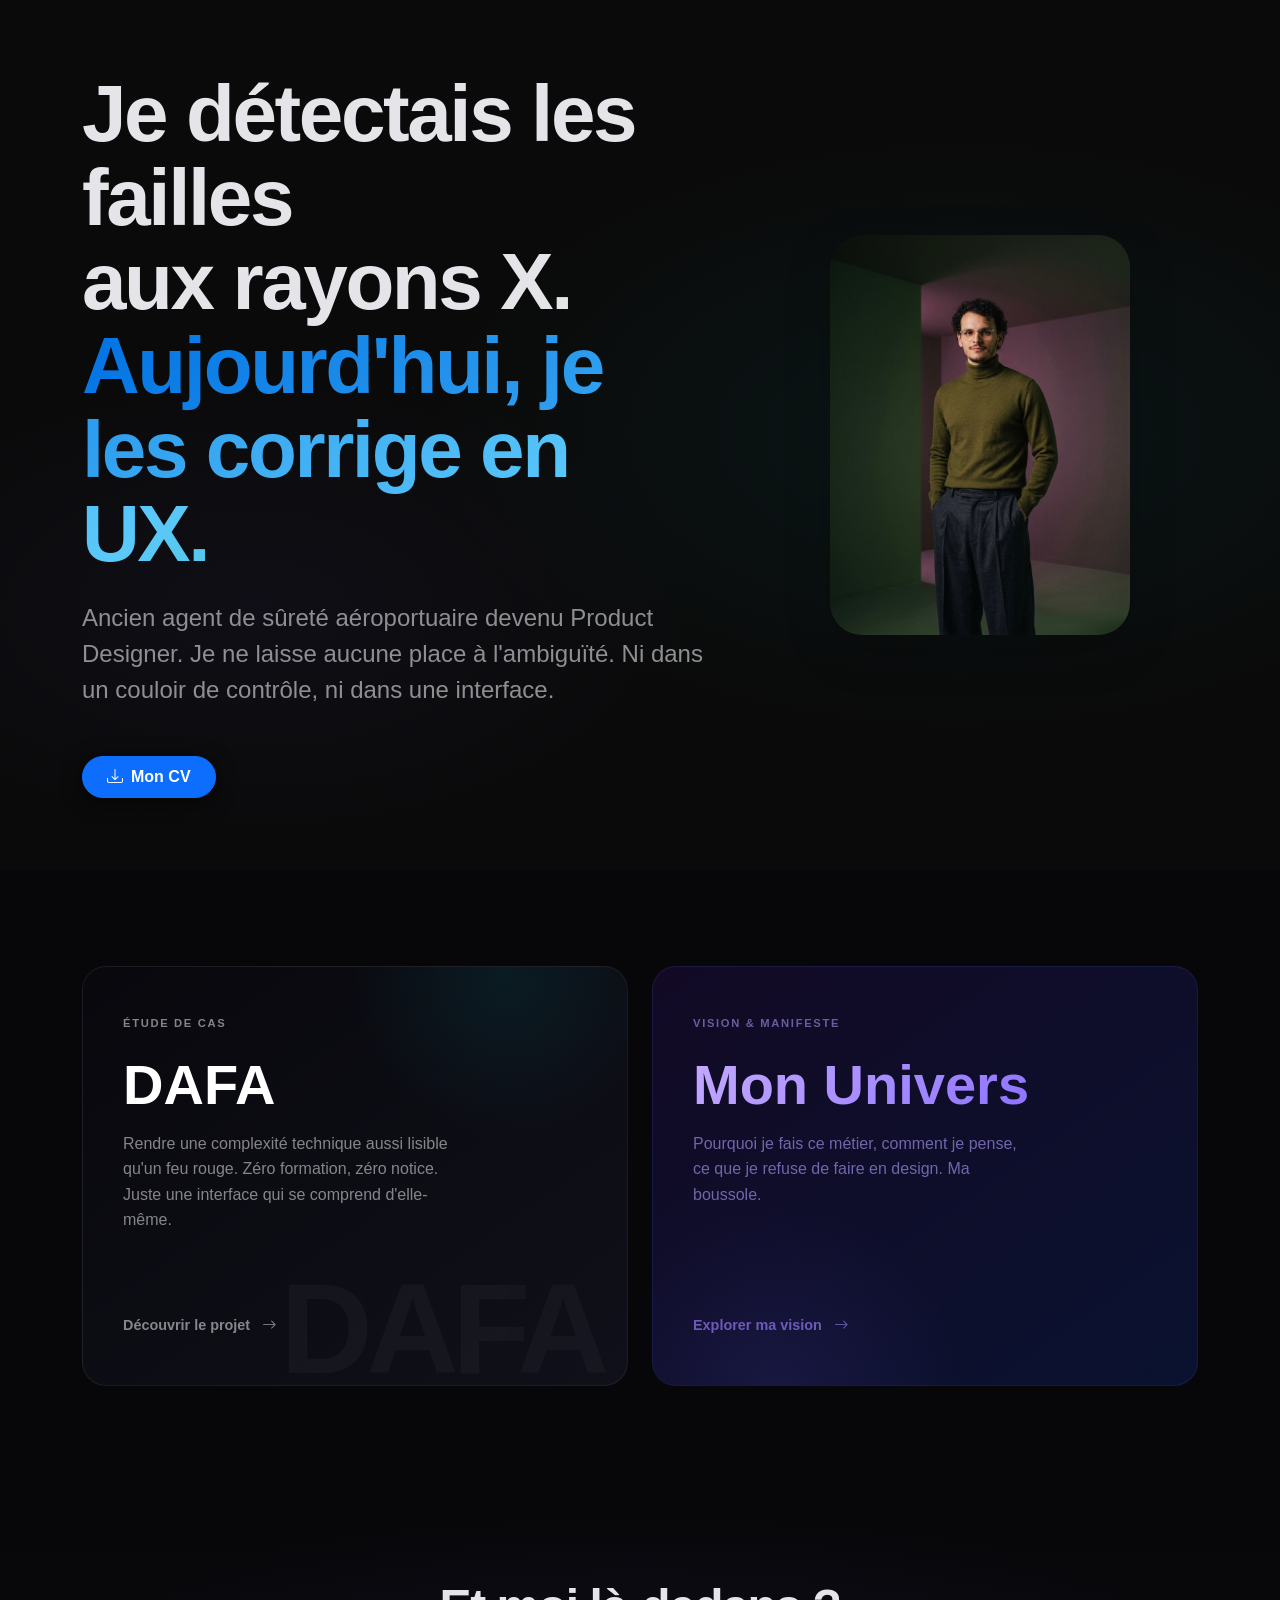
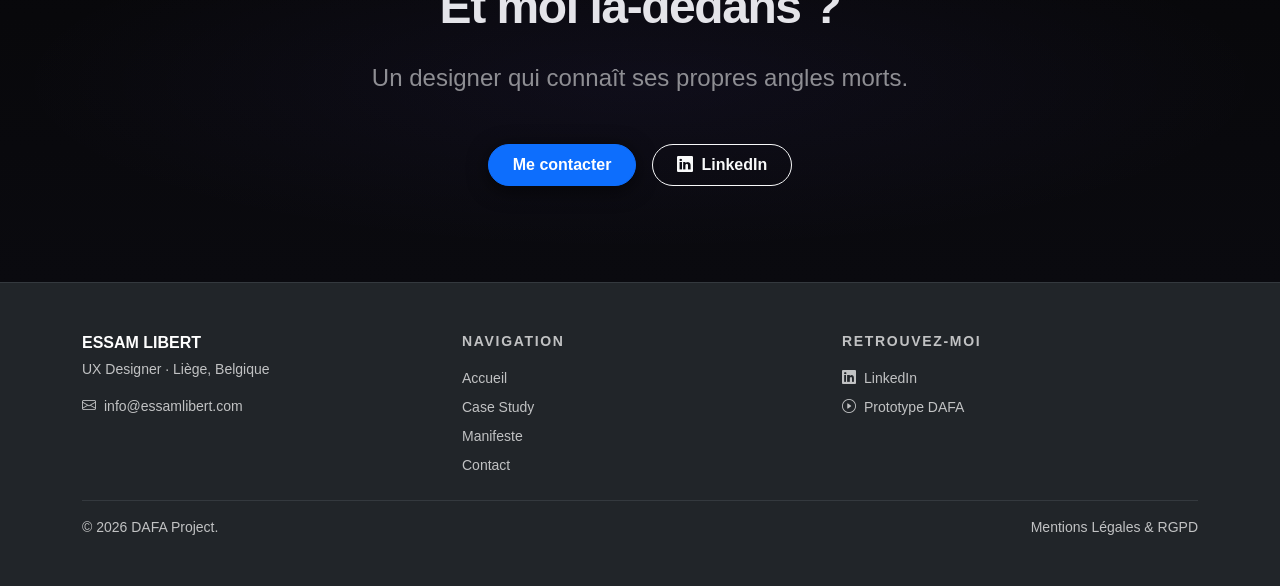
==== index.html @ 0198bcab "Fix badge 7 size, sphere scroll zone, footer text, manifeste paddings and section 5 - Badge 7: use o" ====
<!DOCTYPE html>
<html lang="fr" data-bs-theme="dark">
<head>
    <script async src="https://www.googletagmanager.com/gtag/js?id=G-3MCZVBHXH2"></script>
    <script>
      window.dataLayer = window.dataLayer || [];
      function gtag(){dataLayer.push(arguments);}
      gtag('js', new Date());
      gtag('config', 'G-3MCZVBHXH2');
    </script>

    <meta charset="UTF-8">
    <meta name="viewport" content="width=device-width, initial-scale=1.0">
    <meta name="google-site-verification" content="W4olpr1DWLgIyNxRhppD37EovzWgMPHk9Vs7uoFKLzc"/>
    <title>Essam Libert | UX Designer Alternance Liège — Portfolio DAFA</title>
    <meta name="description" content="Essam Libert, UX Designer en alternance à Liège. Ancien agent X-Ray devenu Product Designer. IA certifiée Google 200h, expertise front-end. Portfolio DAFA.">
    <link rel="canonical" href="https://essamlibert.com/">
    <link rel="alternate" hreflang="fr-BE" href="https://essamlibert.com/">
    <link rel="alternate" hreflang="x-default" href="https://essamlibert.com/">

    <meta property="og:type" content="website">
    <meta property="og:url" content="https://essamlibert.com/">
    <meta property="og:title" content="Essam Libert | UX Designer Alternance Liège — Portfolio DAFA">
    <meta property="og:description" content="Essam Libert, UX Designer en alternance à Liège, Belgique. Ancien agent X-Ray devenu Product Designer. Portfolio DAFA.">
    <meta property="og:image" content="https://essamlibert.com/images/Profil.jpg">
    <meta property="og:locale" content="fr_BE">
    <meta name="twitter:card" content="summary_large_image">
    <meta name="twitter:title" content="Essam Libert | UX Designer Alternance Liège — Portfolio DAFA">
    <meta name="twitter:description" content="Essam Libert, UX Designer en alternance à Liège, Belgique. Portfolio DAFA.">
    <meta name="twitter:image" content="https://essamlibert.com/images/Profil.jpg">

    <link rel="preconnect" href="https://fonts.googleapis.com">
    <link rel="preconnect" href="https://fonts.gstatic.com" crossorigin>
    <link rel="preload" as="style" href="https://fonts.googleapis.com/css2?family=Inter:wght@400;600;700;800&display=swap">
    <link rel="stylesheet" href="https://fonts.googleapis.com/css2?family=Inter:wght@400;600;700;800&display=swap" media="print" onload="this.onload=null;this.rel='stylesheet'">
    <noscript><link rel="stylesheet" href="https://fonts.googleapis.com/css2?family=Inter:wght@400;600;700;800&display=swap"></noscript>

    <link rel="icon" type="image/svg+xml" href="favicon.svg">
    <link rel="preload" href="css/bootstrap.min.css" as="style">
    <link rel="preload" href="css/style.css" as="style">
    <link rel="preload" as="image" href="images/Profil.jpg" fetchpriority="high">
    <link rel="stylesheet" href="css/bootstrap.min.css">
    <link rel="stylesheet" href="css/style.css">
    <link rel="stylesheet" href="https://cdn.jsdelivr.net/npm/bootstrap-icons@1.11.1/font/bootstrap-icons.css" media="print" onload="this.media='all'">
    <style>
    /* Dark theme */
    body.apple-theme{background-color:#0a0a0a!important;color:#e4e4e9!important;}
    body.bg-light-apple{background-color:#0a0a0a!important;}
    .bg-light-apple{background-color:#16161a!important;}
    .bg-white{background-color:#111115!important;}
    .text-dark{color:#e4e4e9!important;}
    .text-muted{color:#8e8e93!important;}
    .border{border-color:rgba(255,255,255,.09)!important;}
    .shadow-sm{box-shadow:0 1px 8px rgba(0,0,0,.55)!important;}
    .shadow{box-shadow:0 4px 20px rgba(0,0,0,.6)!important;}

    /* Hero ambient */
    .hero-section{position:relative;overflow:hidden;}
    .hero-section::before{content:'';position:absolute;inset:0;background:radial-gradient(ellipse 60% 50% at 75% 50%,rgba(0,242,255,.05) 0%,transparent 70%),radial-gradient(ellipse 50% 40% at 20% 70%,rgba(123,97,255,.05) 0%,transparent 70%);pointer-events:none;}

    /* Portal section */
    .portal-section{background:#070709;}
    .portal-card{display:block;border-radius:24px;padding:3rem 2.5rem;text-decoration:none;color:inherit;min-height:420px;position:relative;overflow:hidden;transition:transform .3s ease,box-shadow .3s ease;}
    .portal-card:hover{transform:translateY(-6px);box-shadow:0 32px 80px rgba(0,0,0,.7);}
    .portal-dafa{background:linear-gradient(145deg,#08080d 0%,#10101a 100%);border:1px solid rgba(255,255,255,.07);}
    .portal-dafa::before{content:'';position:absolute;top:-40%;right:-10%;width:65%;padding-bottom:65%;border-radius:50%;background:radial-gradient(circle,rgba(0,242,255,.07) 0%,transparent 65%);pointer-events:none;}
    .portal-dafa::after{content:'DAFA';position:absolute;bottom:-.5rem;right:1.5rem;font-size:8rem;font-weight:900;opacity:.03;letter-spacing:-.05em;line-height:1;color:#fff;pointer-events:none;}
    .portal-univers{background:linear-gradient(145deg,#120a25 0%,#0a1230 100%);border:1px solid rgba(123,97,255,.12);}
    .portal-univers::before{content:'';position:absolute;bottom:-50%;left:-15%;width:75%;padding-bottom:75%;border-radius:50%;background:radial-gradient(circle,rgba(123,97,255,.1) 0%,transparent 65%);pointer-events:none;}
    .portal-tag{font-size:.7rem;font-weight:700;text-transform:uppercase;letter-spacing:.15em;margin-bottom:1.5rem;}
    .portal-title{font-size:3.5rem;font-weight:800;line-height:1.05;margin-bottom:1rem;}
    .portal-desc{font-size:1rem;line-height:1.6;margin-bottom:2rem;max-width:340px;}
    .portal-arrow{display:inline-flex;align-items:center;gap:.5rem;font-weight:600;font-size:.9rem;transition:gap .2s,opacity .2s;}
    .portal-card:hover .portal-arrow{gap:.85rem;}

    /* Et moi là-dedans */
    .about-cta-section{background:linear-gradient(180deg,#070709 0%,#0a0a0f 100%);position:relative;}
    .about-cta-section::before{content:'';position:absolute;inset:0;background:radial-gradient(ellipse 70% 60% at 50% 50%,rgba(123,97,255,.06) 0%,transparent 70%);pointer-events:none;}

    /* Footer lisibilité */
    footer .text-white-50{color:rgba(255,255,255,.72)!important;}
    footer a.text-white-50:hover{color:#fff!important;}
    </style>
</head>

<body class="apple-theme bg-light-apple d-flex flex-column min-vh-100">
<div id="scroll-progress" aria-hidden="true"></div>

<main class="flex-grow-1">

    <!-- HERO -->
    <section class="hero-section d-flex align-items-center pt-5 pb-5">
        <div class="container pt-4 pb-4">
            <div class="row align-items-center g-5">
                <div class="col-lg-7">
                    <h1 class="display-1 fw-bold tracking-tight mb-4 animate-fade-in anim-delay-2" style="line-height:1.05;">
                        Je détectais les failles<br>aux rayons X.<br><span class="text-gradient">Aujourd'hui, je les corrige en UX.</span>
                    </h1>
                    <p class="fs-4 text-muted mb-5 animate-fade-in anim-delay-3">
                        Ancien agent de sûreté aéroportuaire devenu Product Designer. Je ne laisse aucune place à l'ambiguïté. Ni dans un couloir de contrôle, ni dans une interface.
                    </p>
                    <div class="d-flex flex-wrap gap-3 animate-fade-in anim-delay-4">
                        <a href="images/CV_A4_UX_compressed.pdf" download="CV_Essam_Libert_UX_Designer.pdf" class="btn btn-primary btn-apple rounded-pill px-4 py-2 fw-bold shadow">
                            <i class="bi bi-download me-2" aria-hidden="true"></i>Mon CV
                        </a>
                    </div>
                </div>
                <div class="col-lg-5 text-center animate-fade-in anim-delay-3">
                    <img src="images/Profil.jpg"
                         onerror="this.onerror=null;this.src='images/essam.webp'"
                         alt="Essam Libert, UX/UI Designer"
                         class="img-fluid rounded-5 shadow-lg"
                         width="320" height="320"
                         style="max-width:300px;object-fit:cover;"
                         fetchpriority="high">
                </div>
            </div>
        </div>
    </section>

    <!-- PORTAL -->
    <section class="py-5 portal-section">
        <div class="container py-5 reveal">
            <div class="row g-4">
                <div class="col-lg-6">
                    <a href="case-study.html" class="portal-card portal-dafa d-flex flex-column h-100" aria-label="Découvrir le projet DAFA">
                        <div class="portal-tag text-white-50">Étude de cas</div>
                        <div class="portal-title text-white">DAFA</div>
                        <p class="portal-desc text-white-50">Rendre une complexité technique aussi lisible qu'un feu rouge. Zéro formation, zéro notice. Juste une interface qui se comprend d'elle-même.</p>
                        <div class="mt-auto">
                            <span class="portal-arrow text-white-50">Découvrir le projet <i class="bi bi-arrow-right ms-1" aria-hidden="true"></i></span>
                        </div>
                    </a>
                </div>
                <div class="col-lg-6">
                    <a href="manifeste.html" class="portal-card portal-univers d-flex flex-column h-100" aria-label="Découvrir mon univers et ma vision">
                        <div class="portal-tag" style="color:rgba(180,160,255,.55);">Vision & Manifeste</div>
                        <div class="portal-title" style="background:linear-gradient(135deg,#c4aaff,#7b61ff);-webkit-background-clip:text;-webkit-text-fill-color:transparent;background-clip:text;">Mon Univers</div>
                        <p class="portal-desc" style="color:rgba(180,160,255,.6);">Pourquoi je fais ce métier, comment je pense, ce que je refuse de faire en design. Ma boussole.</p>
                        <div class="mt-auto">
                            <span class="portal-arrow" style="color:rgba(160,130,255,.65);">Explorer ma vision <i class="bi bi-arrow-right ms-1" aria-hidden="true"></i></span>
                        </div>
                    </a>
                </div>
            </div>
        </div>
    </section>

    <!-- ET MOI LÀ-DEDANS ? -->
    <section class="py-5 about-cta-section">
        <div class="container py-5 text-center reveal">
            <h2 class="display-5 fw-bold tracking-tight mb-4">Et moi là-dedans&nbsp;?</h2>
            <p class="fs-4 text-muted mb-5 mx-auto" style="max-width:600px;">Un designer qui connaît ses propres angles morts.</p>
            <div class="d-flex flex-wrap gap-3 justify-content-center">
                <a href="contact.html" class="btn btn-primary btn-apple rounded-pill px-4 py-2 fw-bold shadow">Me contacter</a>
                <a href="https://www.linkedin.com/in/essam-libert-b0673a38b" target="_blank" rel="noopener noreferrer" class="btn btn-outline-light rounded-pill px-4 py-2 fw-bold">
                    <i class="bi bi-linkedin me-2" aria-hidden="true"></i>LinkedIn
                </a>
            </div>
        </div>
    </section>

</main>

<footer class="bg-dark text-white py-5 border-top border-secondary border-opacity-25 mt-auto">
    <div class="container">
        <div class="row g-4 mb-4">
            <div class="col-md-4">
                <p class="fw-bold mb-1">ESSAM LIBERT</p>
                <p class="small text-white-50 mb-3">UX Designer · Liège, Belgique</p>
                <a href="mailto:info@essamlibert.com" class="small text-white-50 text-decoration-none d-flex align-items-center gap-2">
                    <i class="bi bi-envelope" aria-hidden="true"></i>info@essamlibert.com
                </a>
            </div>
            <div class="col-md-4">
                <p class="small fw-bold text-uppercase tracking-widest text-white-50 mb-3">Navigation</p>
                <div class="d-flex flex-column gap-2">
                    <a href="index.html" class="small text-white-50 text-decoration-none">Accueil</a>
                    <a href="case-study.html" class="small text-white-50 text-decoration-none">Case Study</a>
                    <a href="manifeste.html" class="small text-white-50 text-decoration-none">Manifeste</a>
                    <a href="contact.html" class="small text-white-50 text-decoration-none">Contact</a>
                </div>
            </div>
            <div class="col-md-4">
                <p class="small fw-bold text-uppercase tracking-widest text-white-50 mb-3">Retrouvez-moi</p>
                <a href="https://www.linkedin.com/in/essam-libert-b0673a38b" target="_blank" rel="noopener noreferrer" class="small text-white-50 text-decoration-none d-flex align-items-center gap-2 mb-2">
                    <i class="bi bi-linkedin" aria-hidden="true"></i>LinkedIn
                </a>
                <a href="https://www.figma.com/proto/SWCbHvDAKlID6yNduDaMsR/DAFA_App_Master_V3_Essam?node-id=145-176&scaling=scale-down&hide-ui=1" target="_blank" rel="noopener noreferrer" class="small text-white-50 text-decoration-none d-flex align-items-center gap-2">
                    <i class="bi bi-play-circle" aria-hidden="true"></i>Prototype DAFA
                </a>
            </div>
        </div>
        <div class="border-top border-secondary border-opacity-25 pt-3 d-flex flex-wrap justify-content-between align-items-center gap-2">
            <p class="small text-white-50 mb-0">&copy; 2026 DAFA Project.</p>
            <a href="legal.html" class="small text-white-50 text-decoration-none">Mentions Légales & RGPD</a>
        </div>
    </div>
</footer>

<!-- Sticky CTA -->
<div id="sticky-cta" class="position-fixed d-flex flex-column gap-2 align-items-end" aria-label="Actions rapides" style="bottom:1.5rem;right:1.5rem;z-index:1000;opacity:0;transform:translateY(12px);transition:opacity 0.35s ease,transform 0.35s ease;pointer-events:none;">
    <a href="images/CV_A4_UX_compressed.pdf" download="CV_Essam_Libert_UX_Designer.pdf" class="btn btn-primary rounded-pill px-4 py-2 fw-bold shadow-lg d-flex align-items-center gap-2">
        <i class="bi bi-download" aria-hidden="true"></i>Mon CV
    </a>
</div>

<script src="https://cdn.jsdelivr.net/npm/bootstrap@5.3.0/dist/js/bootstrap.bundle.min.js" defer></script>
<script src="js/animations.js" defer></script>

<script type="application/ld+json">
{
  "@context": "https://schema.org",
  "@type": "Person",
  "name": "Essam Libert",
  "jobTitle": "UX/UI Designer",
  "description": "UX Designer en alternance · Liège, Belgique. Ancien agent X-Ray devenu Product Designer. Expert IA certifié Google (200h). Alternance 2026.",
  "url": "https://essamlibert.com/",
  "image": "https://essamlibert.com/images/Profil.jpg",
  "email": "info@essamlibert.com",
  "telephone": "+32492617614",
  "address": {
    "@type": "PostalAddress",
    "addressLocality": "Amay",
    "addressRegion": "Liège",
    "addressCountry": "BE"
  },
  "sameAs": ["https://www.linkedin.com/in/essam-libert-b0673a38b"],
  "knowsAbout": ["UX Design", "UI Design", "Figma", "Design System", "Prototypage haute-fidélité", "HTML", "CSS", "Bootstrap", "Intelligence Artificielle", "Google Analytics"]
}
</script>


</body>
</html>
---- css/style.css ----
/* ============================================================
   DAFA — style.css
   Essam Libert · UX Designer · 2026
   ============================================================ */


/* ============================================================
   VARIABLES
   ============================================================ */

:root {
    --text-dark: #1d1d1f;
    --text-gray: #86868b;
    --bg-white: #ffffff;
    --bg-light-apple: #f5f5f7;
    --accent: #0071e3;
    --bg-dark-apple: #1d1d1f;
}


/* ============================================================
   BASE
   ============================================================ */

html, body {
    margin: 0;
    padding: 0;
    width: 100%;
    overflow-x: hidden;
}

body.apple-theme {
    font-family: 'Inter', -apple-system, BlinkMacSystemFont, sans-serif;
    color: var(--text-dark);
    background-color: var(--bg-white);
    -webkit-font-smoothing: antialiased;
    -moz-osx-font-smoothing: grayscale;
}


/* ============================================================
   UTILITAIRES TYPOGRAPHIE
   ============================================================ */

.tracking-tight {
    letter-spacing: -0.03em;
}

.tracking-widest {
    letter-spacing: 0.12em;
}

.text-gradient {
    background: linear-gradient(135deg, #0071e3 0%, #5ac8fa 30%, #34c759 60%, #0071e3 100%);
    background-size: 300% 300%;
    animation: gradient-shift 5s ease infinite;
    -webkit-background-clip: text;
    -webkit-text-fill-color: transparent;
    background-clip: text;
}

.text-gray {
    color: var(--text-gray);
}

/* Surcharge Bootstrap : ratio de contraste WCAG AA (4.5:1 minimum) */
.text-muted {
    color: #5a6268 !important;
}

/* Texte blanc atténué sur fonds sombres ou colorés — contraste garanti */
.text-white-75 {
    color: rgba(255, 255, 255, 0.88) !important;
}


/* ============================================================
   UTILITAIRES LAYOUT
   ============================================================ */

.max-width-800 {
    max-width: 800px;
}

.full-width-section {
    width: 100vw;
    position: relative;
    left: 50%;
    right: 50%;
    margin-left: -50vw;
    margin-right: -50vw;
}


/* ============================================================
   UTILITAIRES OMBRE
   ============================================================ */

.shadow-2xl {
    box-shadow: 0 40px 100px rgba(0, 0, 0, 0.25) !important;
}


/* ============================================================
   COULEURS DE FOND PERSONNALISÉES
   ============================================================ */

.bg-light-apple {
    background-color: var(--bg-light-apple) !important;
}


/* ============================================================
   NAVIGATION
   ============================================================ */

.glass-nav {
    background-color: rgba(29, 29, 31, 0.95) !important;
    backdrop-filter: blur(20px);
    -webkit-backdrop-filter: blur(20px);
}


/* ============================================================
   HERO
   ============================================================ */

.hero-section {
    min-height: 80vh;
}


/* ============================================================
   BENTO CARDS
   ============================================================ */

.bento-box {
    border-radius: 32px;
    transition: transform 0.4s cubic-bezier(0.16, 1, 0.3, 1);
}

.bento-box:hover {
    transform: translateY(-8px);
    box-shadow: 0 32px 64px rgba(0, 113, 227, 0.14) !important;
}


/* ============================================================
   FORMULAIRE
   ============================================================ */

.apple-input {
    border: 1px solid #d2d2d7 !important;
    background-color: var(--bg-light-apple) !important;
    border-radius: 16px !important;
    height: auto !important;
    padding: 1.5rem 1rem !important;
    transition: border-color 0.2s ease, box-shadow 0.2s ease;
}

.apple-input:focus {
    border-color: var(--accent) !important;
    box-shadow: 0 0 0 3px rgba(0, 113, 227, 0.15) !important;
    background-color: var(--bg-white) !important;
}

/* Fieldset pour groupes radio — reset visuel, structure accessible */
fieldset {
    border: none;
    margin: 0;
    padding: 0;
    min-width: 0;
}

fieldset legend {
    float: none;
    width: auto;
    padding: 0;
    margin-bottom: 0.75rem;
    font-size: inherit;
    line-height: inherit;
}


/* ============================================================
   CONTACT CARDS
   ============================================================ */

.contact-card-hover {
    transition: transform 0.25s cubic-bezier(0.16, 1, 0.3, 1), box-shadow 0.25s ease;
}

.contact-card-hover:hover {
    transform: translateY(-3px);
    box-shadow: 0 12px 32px rgba(0, 0, 0, 0.10) !important;
}


/* ============================================================
   BOUTONS
   ============================================================ */

.btn-apple {
    transition: transform 0.3s ease, box-shadow 0.3s ease;
}

.btn-apple:hover {
    transform: scale(1.02);
    box-shadow: 0 8px 24px rgba(0, 0, 0, 0.15);
}


/* ============================================================
   PHOTO DE PROFIL
   ============================================================ */

.profile-image-wrapper {
    width: 320px;
    height: 320px;
    border-radius: 50%;
    overflow: hidden;
    background-color: #111;
    margin: 0 auto;
}

.profile-image {
    width: 100%;
    height: 100%;
    object-fit: cover;
}


/* ============================================================
   PROTOTYPE FIGMA — PHONE FRAME
   ============================================================ */

.phone-frame-container {
    max-width: 420px;
    background: #000;
    border: 14px solid #1a1a1a;
    border-radius: 55px;
    overflow: hidden;
    position: relative;
    box-shadow: 0 40px 100px rgba(0, 0, 0, 0.3);
    margin: 0 auto;
}

.phone-iframe {
    width: 100%;
    height: 800px;
    border: none;
    display: block;
}


/* ============================================================
   SECTIONS SPÉCIALES
   ============================================================ */

.waitlist-section {
    background-color: var(--bg-dark-apple);
    width: 100%;
    padding: 80px 0;
}


/* ============================================================
   ANIMATIONS
   ============================================================ */

@keyframes fadeInUp {
    0% {
        opacity: 0;
        transform: translateY(30px);
    }
    100% {
        opacity: 1;
        transform: translateY(0);
    }
}

@keyframes gradient-shift {
    0%, 100% { background-position: 0% 50%; }
    50%       { background-position: 100% 50%; }
}

@keyframes float {
    0%, 100% { transform: translateY(0px); }
    50%       { transform: translateY(-14px); }
}

.animate-fade-in {
    opacity: 0;
    animation: fadeInUp 0.9s cubic-bezier(0.16, 1, 0.3, 1) forwards;
}

/* Hero stagger delays */
.anim-delay-1 { animation-delay: 0.05s; }
.anim-delay-2 { animation-delay: 0.18s; }
.anim-delay-3 { animation-delay: 0.32s; }
.anim-delay-4 { animation-delay: 0.48s; }
.anim-delay-5 { animation-delay: 0.65s; }
.anim-delay-6 { animation-delay: 0.80s; }

/* Floating element */
.float-anim {
    animation: float 5s ease-in-out infinite;
}

/* Scroll progress bar */
#scroll-progress {
    position: fixed;
    top: 0;
    left: 0;
    height: 3px;
    background: linear-gradient(90deg, #0071e3, #5ac8fa, #34c759);
    z-index: 99999;
    width: 0%;
    transition: width 0.12s ease-out;
    pointer-events: none;
}

/* Scroll reveal */
.reveal {
    opacity: 0;
    transform: translateY(40px);
    transition: opacity 0.72s cubic-bezier(0.16, 1, 0.3, 1),
                transform 0.72s cubic-bezier(0.16, 1, 0.3, 1);
}
.reveal.is-visible {
    opacity: 1;
    transform: translateY(0);
}
.reveal-delay-1 { transition-delay: 0.08s; }
.reveal-delay-2 { transition-delay: 0.18s; }
.reveal-delay-3 { transition-delay: 0.30s; }
.reveal-delay-4 { transition-delay: 0.42s; }


/* ============================================================
   RESPONSIVE
   ============================================================ */

@media (max-width: 991.98px) {
    /* Burger menu: items align right, same side as the toggle button */
    .navbar-collapse .navbar-nav {
        text-align: right;
    }
    .navbar-collapse .nav-link {
        text-align: right;
    }

    .hero-section {
        min-height: auto;
    }

    .phone-frame-container {
        max-width: 320px;
    }

    .phone-iframe {
        height: 620px;
    }

    .bento-box {
        border-radius: 24px;
    }

    .profile-image-wrapper {
        width: 240px;
        height: 240px;
    }
}

@media (max-width: 575.98px) {
    .tracking-tight {
        letter-spacing: -0.02em;
    }

    .phone-frame-container {
        max-width: 280px;
        border-width: 10px;
        border-radius: 44px;
    }

    .phone-iframe {
        height: 540px;
    }

    .max-width-800 {
        max-width: 100%;
    }
}
/* Accessibilité : Désactivation des animations pour les utilisateurs sensibles */
@media (prefers-reduced-motion: reduce) {
    .animate-fade-in,
    .float-anim,
    .text-gradient,
    .bento-box,
    .reveal {
        animation: none !important;
        transform: none !important;
        transition: none !important;
        opacity: 1 !important;
    }
    #scroll-progress { display: none; }
}
---- css/style.css ----
/* ============================================================
   DAFA — style.css
   Essam Libert · UX Designer · 2026
   ============================================================ */


/* ============================================================
   VARIABLES
   ============================================================ */

:root {
    --text-dark: #1d1d1f;
    --text-gray: #86868b;
    --bg-white: #ffffff;
    --bg-light-apple: #f5f5f7;
    --accent: #0071e3;
    --bg-dark-apple: #1d1d1f;
}


/* ============================================================
   BASE
   ============================================================ */

html, body {
    margin: 0;
    padding: 0;
    width: 100%;
    overflow-x: hidden;
}

body.apple-theme {
    font-family: 'Inter', -apple-system, BlinkMacSystemFont, sans-serif;
    color: var(--text-dark);
    background-color: var(--bg-white);
    -webkit-font-smoothing: antialiased;
    -moz-osx-font-smoothing: grayscale;
}


/* ============================================================
   UTILITAIRES TYPOGRAPHIE
   ============================================================ */

.tracking-tight {
    letter-spacing: -0.03em;
}

.tracking-widest {
    letter-spacing: 0.12em;
}

.text-gradient {
    background: linear-gradient(135deg, #0071e3 0%, #5ac8fa 30%, #34c759 60%, #0071e3 100%);
    background-size: 300% 300%;
    animation: gradient-shift 5s ease infinite;
    -webkit-background-clip: text;
    -webkit-text-fill-color: transparent;
    background-clip: text;
}

.text-gray {
    color: var(--text-gray);
}

/* Surcharge Bootstrap : ratio de contraste WCAG AA (4.5:1 minimum) */
.text-muted {
    color: #5a6268 !important;
}

/* Texte blanc atténué sur fonds sombres ou colorés — contraste garanti */
.text-white-75 {
    color: rgba(255, 255, 255, 0.88) !important;
}


/* ============================================================
   UTILITAIRES LAYOUT
   ============================================================ */

.max-width-800 {
    max-width: 800px;
}

.full-width-section {
    width: 100vw;
    position: relative;
    left: 50%;
    right: 50%;
    margin-left: -50vw;
    margin-right: -50vw;
}


/* ============================================================
   UTILITAIRES OMBRE
   ============================================================ */

.shadow-2xl {
    box-shadow: 0 40px 100px rgba(0, 0, 0, 0.25) !important;
}


/* ============================================================
   COULEURS DE FOND PERSONNALISÉES
   ============================================================ */

.bg-light-apple {
    background-color: var(--bg-light-apple) !important;
}


/* ============================================================
   NAVIGATION
   ============================================================ */

.glass-nav {
    background-color: rgba(29, 29, 31, 0.95) !important;
    backdrop-filter: blur(20px);
    -webkit-backdrop-filter: blur(20px);
}


/* ============================================================
   HERO
   ============================================================ */

.hero-section {
    min-height: 80vh;
}


/* ============================================================
   BENTO CARDS
   ============================================================ */

.bento-box {
    border-radius: 32px;
    transition: transform 0.4s cubic-bezier(0.16, 1, 0.3, 1);
}

.bento-box:hover {
    transform: translateY(-8px);
    box-shadow: 0 32px 64px rgba(0, 113, 227, 0.14) !important;
}


/* ============================================================
   FORMULAIRE
   ============================================================ */

.apple-input {
    border: 1px solid #d2d2d7 !important;
    background-color: var(--bg-light-apple) !important;
    border-radius: 16px !important;
    height: auto !important;
    padding: 1.5rem 1rem !important;
    transition: border-color 0.2s ease, box-shadow 0.2s ease;
}

.apple-input:focus {
    border-color: var(--accent) !important;
    box-shadow: 0 0 0 3px rgba(0, 113, 227, 0.15) !important;
    background-color: var(--bg-white) !important;
}

/* Fieldset pour groupes radio — reset visuel, structure accessible */
fieldset {
    border: none;
    margin: 0;
    padding: 0;
    min-width: 0;
}

fieldset legend {
    float: none;
    width: auto;
    padding: 0;
    margin-bottom: 0.75rem;
    font-size: inherit;
    line-height: inherit;
}


/* ============================================================
   CONTACT CARDS
   ============================================================ */

.contact-card-hover {
    transition: transform 0.25s cubic-bezier(0.16, 1, 0.3, 1), box-shadow 0.25s ease;
}

.contact-card-hover:hover {
    transform: translateY(-3px);
    box-shadow: 0 12px 32px rgba(0, 0, 0, 0.10) !important;
}


/* ============================================================
   BOUTONS
   ============================================================ */

.btn-apple {
    transition: transform 0.3s ease, box-shadow 0.3s ease;
}

.btn-apple:hover {
    transform: scale(1.02);
    box-shadow: 0 8px 24px rgba(0, 0, 0, 0.15);
}


/* ============================================================
   PHOTO DE PROFIL
   ============================================================ */

.profile-image-wrapper {
    width: 320px;
    height: 320px;
    border-radius: 50%;
    overflow: hidden;
    background-color: #111;
    margin: 0 auto;
}

.profile-image {
    width: 100%;
    height: 100%;
    object-fit: cover;
}


/* ============================================================
   PROTOTYPE FIGMA — PHONE FRAME
   ============================================================ */

.phone-frame-container {
    max-width: 420px;
    background: #000;
    border: 14px solid #1a1a1a;
    border-radius: 55px;
    overflow: hidden;
    position: relative;
    box-shadow: 0 40px 100px rgba(0, 0, 0, 0.3);
    margin: 0 auto;
}

.phone-iframe {
    width: 100%;
    height: 800px;
    border: none;
    display: block;
}


/* ============================================================
   SECTIONS SPÉCIALES
   ============================================================ */

.waitlist-section {
    background-color: var(--bg-dark-apple);
    width: 100%;
    padding: 80px 0;
}


/* ============================================================
   ANIMATIONS
   ============================================================ */

@keyframes fadeInUp {
    0% {
        opacity: 0;
        transform: translateY(30px);
    }
    100% {
        opacity: 1;
        transform: translateY(0);
    }
}

@keyframes gradient-shift {
    0%, 100% { background-position: 0% 50%; }
    50%       { background-position: 100% 50%; }
}

@keyframes float {
    0%, 100% { transform: translateY(0px); }
    50%       { transform: translateY(-14px); }
}

.animate-fade-in {
    opacity: 0;
    animation: fadeInUp 0.9s cubic-bezier(0.16, 1, 0.3, 1) forwards;
}

/* Hero stagger delays */
.anim-delay-1 { animation-delay: 0.05s; }
.anim-delay-2 { animation-delay: 0.18s; }
.anim-delay-3 { animation-delay: 0.32s; }
.anim-delay-4 { animation-delay: 0.48s; }
.anim-delay-5 { animation-delay: 0.65s; }
.anim-delay-6 { animation-delay: 0.80s; }

/* Floating element */
.float-anim {
    animation: float 5s ease-in-out infinite;
}

/* Scroll progress bar */
#scroll-progress {
    position: fixed;
    top: 0;
    left: 0;
    height: 3px;
    background: linear-gradient(90deg, #0071e3, #5ac8fa, #34c759);
    z-index: 99999;
    width: 0%;
    transition: width 0.12s ease-out;
    pointer-events: none;
}

/* Scroll reveal */
.reveal {
    opacity: 0;
    transform: translateY(40px);
    transition: opacity 0.72s cubic-bezier(0.16, 1, 0.3, 1),
                transform 0.72s cubic-bezier(0.16, 1, 0.3, 1);
}
.reveal.is-visible {
    opacity: 1;
    transform: translateY(0);
}
.reveal-delay-1 { transition-delay: 0.08s; }
.reveal-delay-2 { transition-delay: 0.18s; }
.reveal-delay-3 { transition-delay: 0.30s; }
.reveal-delay-4 { transition-delay: 0.42s; }


/* ============================================================
   RESPONSIVE
   ============================================================ */

@media (max-width: 991.98px) {
    /* Burger menu: items align right, same side as the toggle button */
    .navbar-collapse .navbar-nav {
        text-align: right;
    }
    .navbar-collapse .nav-link {
        text-align: right;
    }

    .hero-section {
        min-height: auto;
    }

    .phone-frame-container {
        max-width: 320px;
    }

    .phone-iframe {
        height: 620px;
    }

    .bento-box {
        border-radius: 24px;
    }

    .profile-image-wrapper {
        width: 240px;
        height: 240px;
    }
}

@media (max-width: 575.98px) {
    .tracking-tight {
        letter-spacing: -0.02em;
    }

    .phone-frame-container {
        max-width: 280px;
        border-width: 10px;
        border-radius: 44px;
    }

    .phone-iframe {
        height: 540px;
    }

    .max-width-800 {
        max-width: 100%;
    }
}
/* Accessibilité : Désactivation des animations pour les utilisateurs sensibles */
@media (prefers-reduced-motion: reduce) {
    .animate-fade-in,
    .float-anim,
    .text-gradient,
    .bento-box,
    .reveal {
        animation: none !important;
        transform: none !important;
        transition: none !important;
        opacity: 1 !important;
    }
    #scroll-progress { display: none; }
}
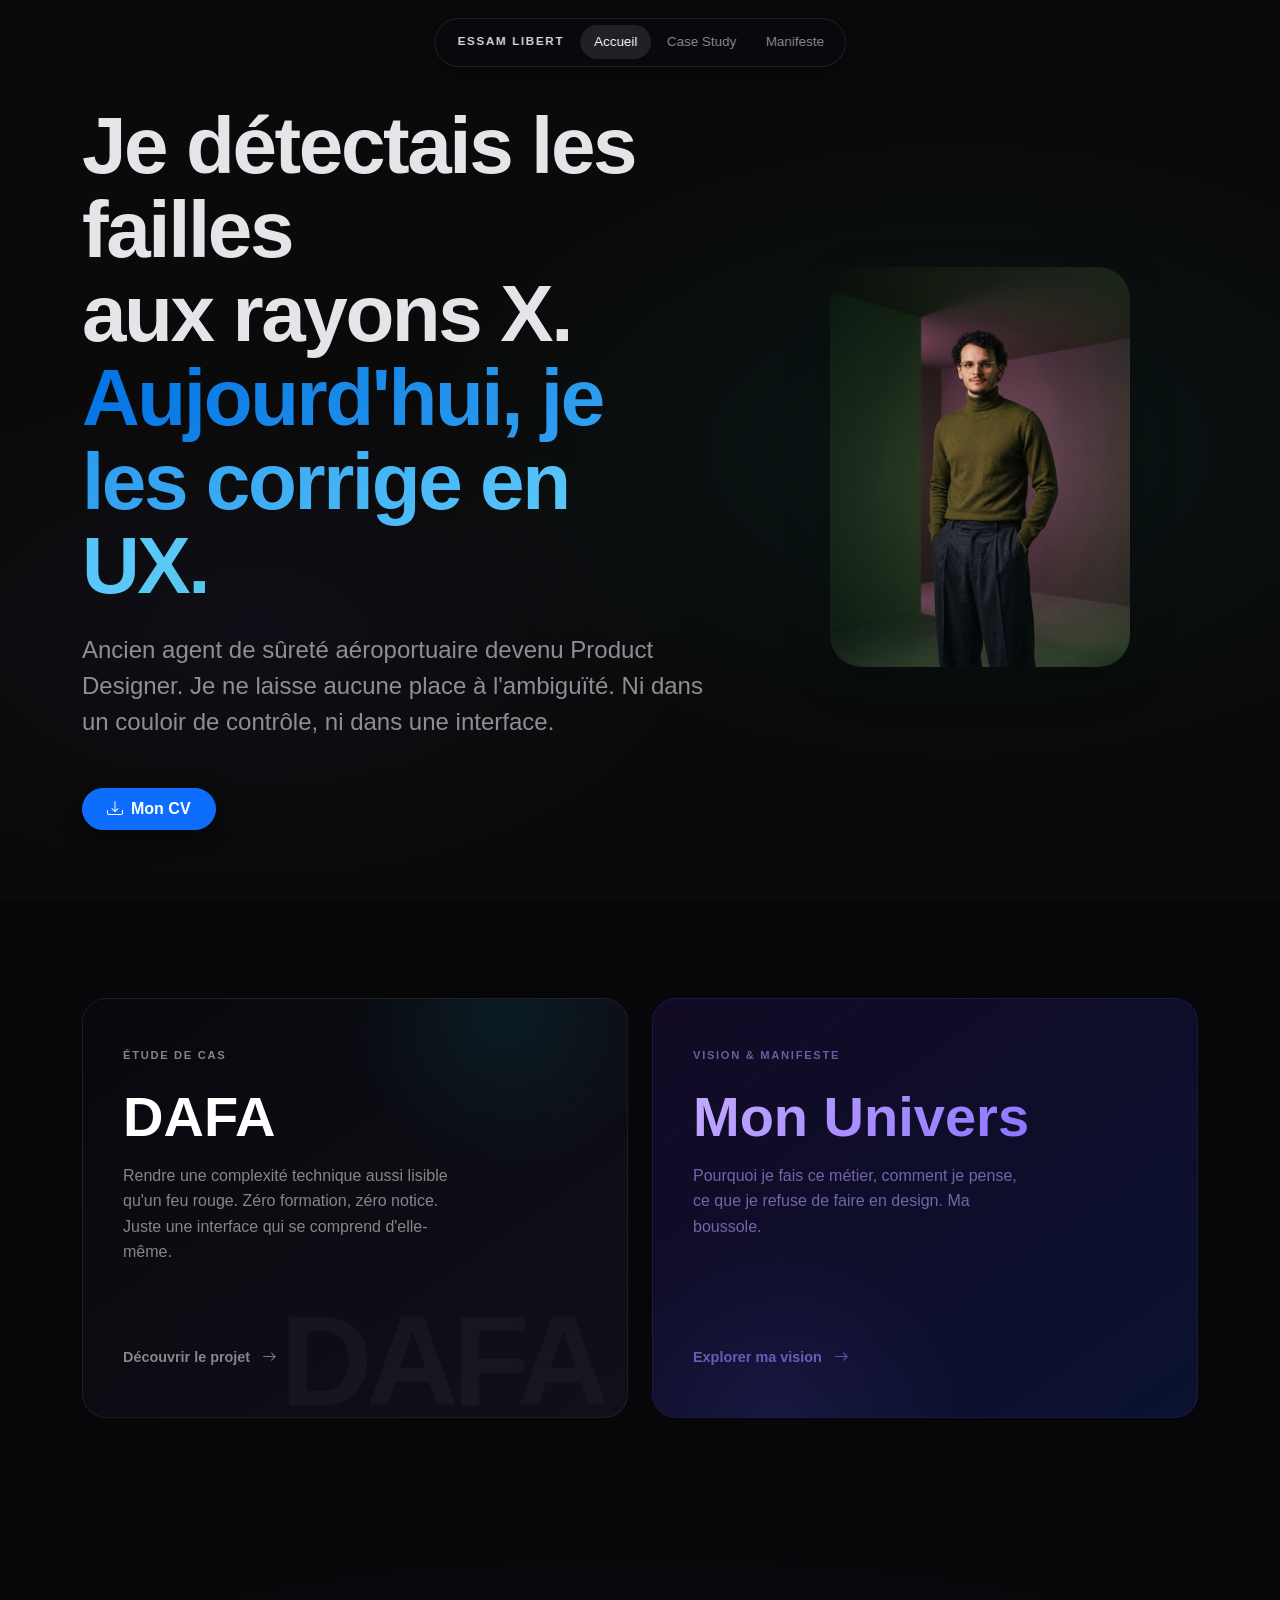
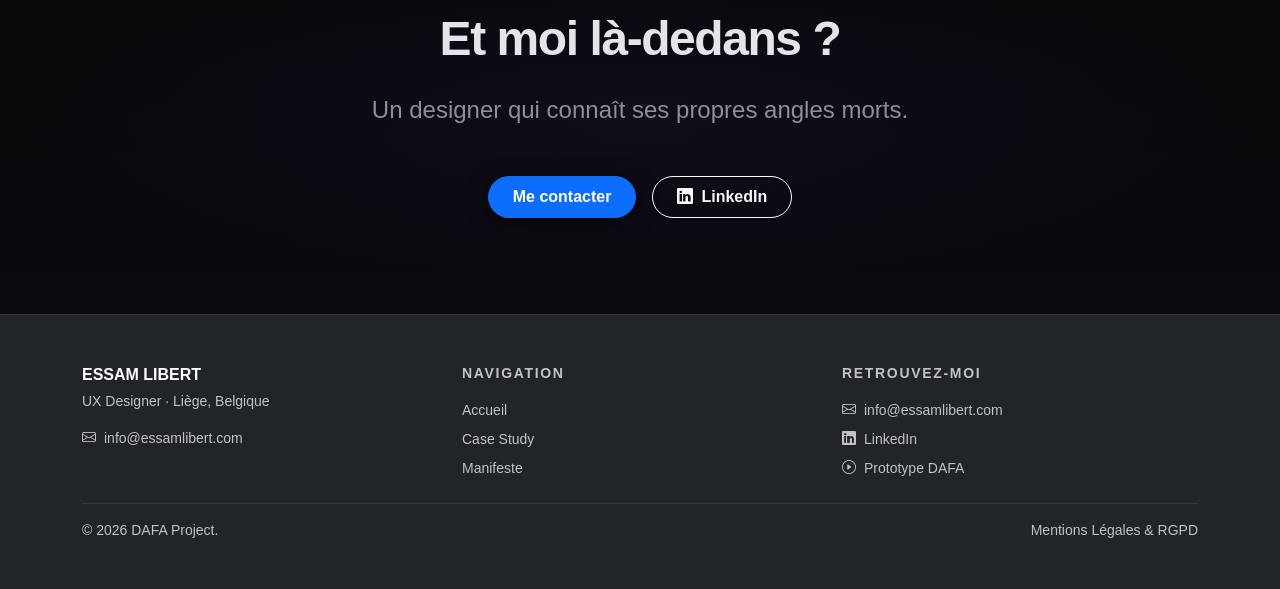
==== commit 1b22e9db: "Nav island on all pages, remove contact page, update footers - Replace Bootstrap navbar with floatin" ====
--- a/index.html
+++ b/index.html
@@ -86,11 +86,30 @@
 <body class="apple-theme bg-light-apple d-flex flex-column min-vh-100">
 <div id="scroll-progress" aria-hidden="true"></div>
 
+<header>
+<nav class="nav-island" id="main-nav" aria-label="Navigation principale">
+    <a class="nav-brand" href="index.html">ESSAM LIBERT</a>
+    <div class="nav-links-row">
+        <a href="index.html" class="nav-active" aria-current="page">Accueil</a>
+        <a href="case-study.html">Case Study</a>
+        <a href="manifeste.html">Manifeste</a>
+    </div>
+    <button class="nav-toggle" id="nav-toggle" aria-label="Ouvrir le menu" aria-expanded="false">
+        <span></span><span></span><span></span>
+    </button>
+</nav>
+<div class="nav-overlay" id="nav-overlay" role="dialog" aria-modal="true" aria-label="Menu principal">
+    <a href="index.html">Accueil</a>
+    <a href="case-study.html">Case Study</a>
+    <a href="manifeste.html">Manifeste</a>
+</div>
+</header>
+
 <main class="flex-grow-1">
 
     <!-- HERO -->
-    <section class="hero-section d-flex align-items-center pt-5 pb-5">
-        <div class="container pt-4 pb-4">
+    <section class="hero-section d-flex align-items-center pt-5 pb-5" style="padding-top:6rem!important;">
+        <div class="container pt-2 pb-4">
             <div class="row align-items-center g-5">
                 <div class="col-lg-7">
                     <h1 class="display-1 fw-bold tracking-tight mb-4 animate-fade-in anim-delay-2" style="line-height:1.05;">
@@ -152,7 +171,7 @@
             <h2 class="display-5 fw-bold tracking-tight mb-4">Et moi là-dedans&nbsp;?</h2>
             <p class="fs-4 text-muted mb-5 mx-auto" style="max-width:600px;">Un designer qui connaît ses propres angles morts.</p>
             <div class="d-flex flex-wrap gap-3 justify-content-center">
-                <a href="contact.html" class="btn btn-primary btn-apple rounded-pill px-4 py-2 fw-bold shadow">Me contacter</a>
+                <a href="mailto:info@essamlibert.com" class="btn btn-primary btn-apple rounded-pill px-4 py-2 fw-bold shadow">Me contacter</a>
                 <a href="https://www.linkedin.com/in/essam-libert-b0673a38b" target="_blank" rel="noopener noreferrer" class="btn btn-outline-light rounded-pill px-4 py-2 fw-bold">
                     <i class="bi bi-linkedin me-2" aria-hidden="true"></i>LinkedIn
                 </a>
@@ -178,11 +197,13 @@
                     <a href="index.html" class="small text-white-50 text-decoration-none">Accueil</a>
                     <a href="case-study.html" class="small text-white-50 text-decoration-none">Case Study</a>
                     <a href="manifeste.html" class="small text-white-50 text-decoration-none">Manifeste</a>
-                    <a href="contact.html" class="small text-white-50 text-decoration-none">Contact</a>
                 </div>
             </div>
             <div class="col-md-4">
                 <p class="small fw-bold text-uppercase tracking-widest text-white-50 mb-3">Retrouvez-moi</p>
+                <a href="mailto:info@essamlibert.com" class="small text-white-50 text-decoration-none d-flex align-items-center gap-2 mb-2">
+                    <i class="bi bi-envelope" aria-hidden="true"></i>info@essamlibert.com
+                </a>
                 <a href="https://www.linkedin.com/in/essam-libert-b0673a38b" target="_blank" rel="noopener noreferrer" class="small text-white-50 text-decoration-none d-flex align-items-center gap-2 mb-2">
                     <i class="bi bi-linkedin" aria-hidden="true"></i>LinkedIn
                 </a>
--- a/css/style.css
+++ b/css/style.css
@@ -110,14 +110,81 @@
 }
 
 
-/* ============================================================
-   NAVIGATION
-   ============================================================ */
-
-.glass-nav {
-    background-color: rgba(29, 29, 31, 0.95) !important;
-    backdrop-filter: blur(20px);
-    -webkit-backdrop-filter: blur(20px);
+
+/* ============================================================
+   NAV ISLAND — floating pill navbar
+   ============================================================ */
+
+.nav-island{
+    position:fixed;top:1.1rem;left:50%;transform:translateX(-50%);
+    z-index:1050;display:flex;align-items:center;
+    background:rgba(8,8,14,.80);
+    backdrop-filter:blur(24px) saturate(160%);
+    -webkit-backdrop-filter:blur(24px) saturate(160%);
+    border:1px solid rgba(255,255,255,.1);
+    border-radius:999px;
+    padding:.42rem .42rem .42rem 1.4rem;
+    gap:.1rem;
+    box-shadow:0 4px 28px rgba(0,0,0,.5);
+    white-space:nowrap;
+    transition:background .3s,border-color .3s,box-shadow .3s;
+}
+.nav-island.scrolled{
+    background:rgba(5,5,10,.94);
+    border-color:rgba(255,255,255,.15);
+    box-shadow:0 6px 36px rgba(0,0,0,.65);
+}
+.nav-brand{
+    font-size:.74rem;font-weight:700;letter-spacing:.13em;
+    color:rgba(255,255,255,.85);text-decoration:none;
+    margin-right:.9rem;transition:color .2s;
+}
+.nav-brand:hover{color:#fff;}
+.nav-links-row{display:flex;align-items:center;gap:.08rem;}
+.nav-links-row a{
+    font-size:.84rem;font-weight:500;
+    color:rgba(255,255,255,.55);text-decoration:none;
+    padding:.42rem .88rem;border-radius:999px;
+    transition:color .2s,background .2s;
+}
+.nav-links-row a:hover,.nav-links-row a.nav-active{
+    color:#fff;background:rgba(255,255,255,.1);
+}
+.nav-toggle{
+    display:none;align-items:center;justify-content:center;
+    flex-direction:column;gap:5px;
+    width:36px;height:36px;
+    background:rgba(255,255,255,.07);
+    border:none;border-radius:999px;cursor:pointer;
+    margin-left:.45rem;flex-shrink:0;transition:background .2s;
+}
+.nav-toggle:hover{background:rgba(255,255,255,.14);}
+.nav-toggle span{
+    display:block;width:15px;height:1.5px;
+    background:rgba(255,255,255,.85);border-radius:2px;
+    transition:transform .25s ease,opacity .2s,transform .25s;
+}
+.nav-toggle.open span:nth-child(1){transform:translateY(6.5px) rotate(45deg);}
+.nav-toggle.open span:nth-child(2){opacity:0;}
+.nav-toggle.open span:nth-child(3){transform:translateY(-6.5px) rotate(-45deg);}
+
+.nav-overlay{
+    display:none;position:fixed;inset:0;z-index:1040;
+    background:rgba(4,4,9,.97);
+    backdrop-filter:blur(24px);-webkit-backdrop-filter:blur(24px);
+    flex-direction:column;align-items:center;justify-content:center;
+    gap:2.5rem;
+}
+.nav-overlay.open{display:flex;}
+.nav-overlay a{
+    font-size:2.4rem;font-weight:800;letter-spacing:-.03em;
+    color:rgba(255,255,255,.6);text-decoration:none;transition:color .2s;
+}
+.nav-overlay a:hover{color:#fff;}
+
+@media(max-width:640px){
+    .nav-links-row{display:none;}
+    .nav-toggle{display:flex;}
 }
 
 
--- a/css/style.css
+++ b/css/style.css
@@ -110,14 +110,81 @@
 }
 
 
-/* ============================================================
-   NAVIGATION
-   ============================================================ */
-
-.glass-nav {
-    background-color: rgba(29, 29, 31, 0.95) !important;
-    backdrop-filter: blur(20px);
-    -webkit-backdrop-filter: blur(20px);
+
+/* ============================================================
+   NAV ISLAND — floating pill navbar
+   ============================================================ */
+
+.nav-island{
+    position:fixed;top:1.1rem;left:50%;transform:translateX(-50%);
+    z-index:1050;display:flex;align-items:center;
+    background:rgba(8,8,14,.80);
+    backdrop-filter:blur(24px) saturate(160%);
+    -webkit-backdrop-filter:blur(24px) saturate(160%);
+    border:1px solid rgba(255,255,255,.1);
+    border-radius:999px;
+    padding:.42rem .42rem .42rem 1.4rem;
+    gap:.1rem;
+    box-shadow:0 4px 28px rgba(0,0,0,.5);
+    white-space:nowrap;
+    transition:background .3s,border-color .3s,box-shadow .3s;
+}
+.nav-island.scrolled{
+    background:rgba(5,5,10,.94);
+    border-color:rgba(255,255,255,.15);
+    box-shadow:0 6px 36px rgba(0,0,0,.65);
+}
+.nav-brand{
+    font-size:.74rem;font-weight:700;letter-spacing:.13em;
+    color:rgba(255,255,255,.85);text-decoration:none;
+    margin-right:.9rem;transition:color .2s;
+}
+.nav-brand:hover{color:#fff;}
+.nav-links-row{display:flex;align-items:center;gap:.08rem;}
+.nav-links-row a{
+    font-size:.84rem;font-weight:500;
+    color:rgba(255,255,255,.55);text-decoration:none;
+    padding:.42rem .88rem;border-radius:999px;
+    transition:color .2s,background .2s;
+}
+.nav-links-row a:hover,.nav-links-row a.nav-active{
+    color:#fff;background:rgba(255,255,255,.1);
+}
+.nav-toggle{
+    display:none;align-items:center;justify-content:center;
+    flex-direction:column;gap:5px;
+    width:36px;height:36px;
+    background:rgba(255,255,255,.07);
+    border:none;border-radius:999px;cursor:pointer;
+    margin-left:.45rem;flex-shrink:0;transition:background .2s;
+}
+.nav-toggle:hover{background:rgba(255,255,255,.14);}
+.nav-toggle span{
+    display:block;width:15px;height:1.5px;
+    background:rgba(255,255,255,.85);border-radius:2px;
+    transition:transform .25s ease,opacity .2s,transform .25s;
+}
+.nav-toggle.open span:nth-child(1){transform:translateY(6.5px) rotate(45deg);}
+.nav-toggle.open span:nth-child(2){opacity:0;}
+.nav-toggle.open span:nth-child(3){transform:translateY(-6.5px) rotate(-45deg);}
+
+.nav-overlay{
+    display:none;position:fixed;inset:0;z-index:1040;
+    background:rgba(4,4,9,.97);
+    backdrop-filter:blur(24px);-webkit-backdrop-filter:blur(24px);
+    flex-direction:column;align-items:center;justify-content:center;
+    gap:2.5rem;
+}
+.nav-overlay.open{display:flex;}
+.nav-overlay a{
+    font-size:2.4rem;font-weight:800;letter-spacing:-.03em;
+    color:rgba(255,255,255,.6);text-decoration:none;transition:color .2s;
+}
+.nav-overlay a:hover{color:#fff;}
+
+@media(max-width:640px){
+    .nav-links-row{display:none;}
+    .nav-toggle{display:flex;}
 }
 
 
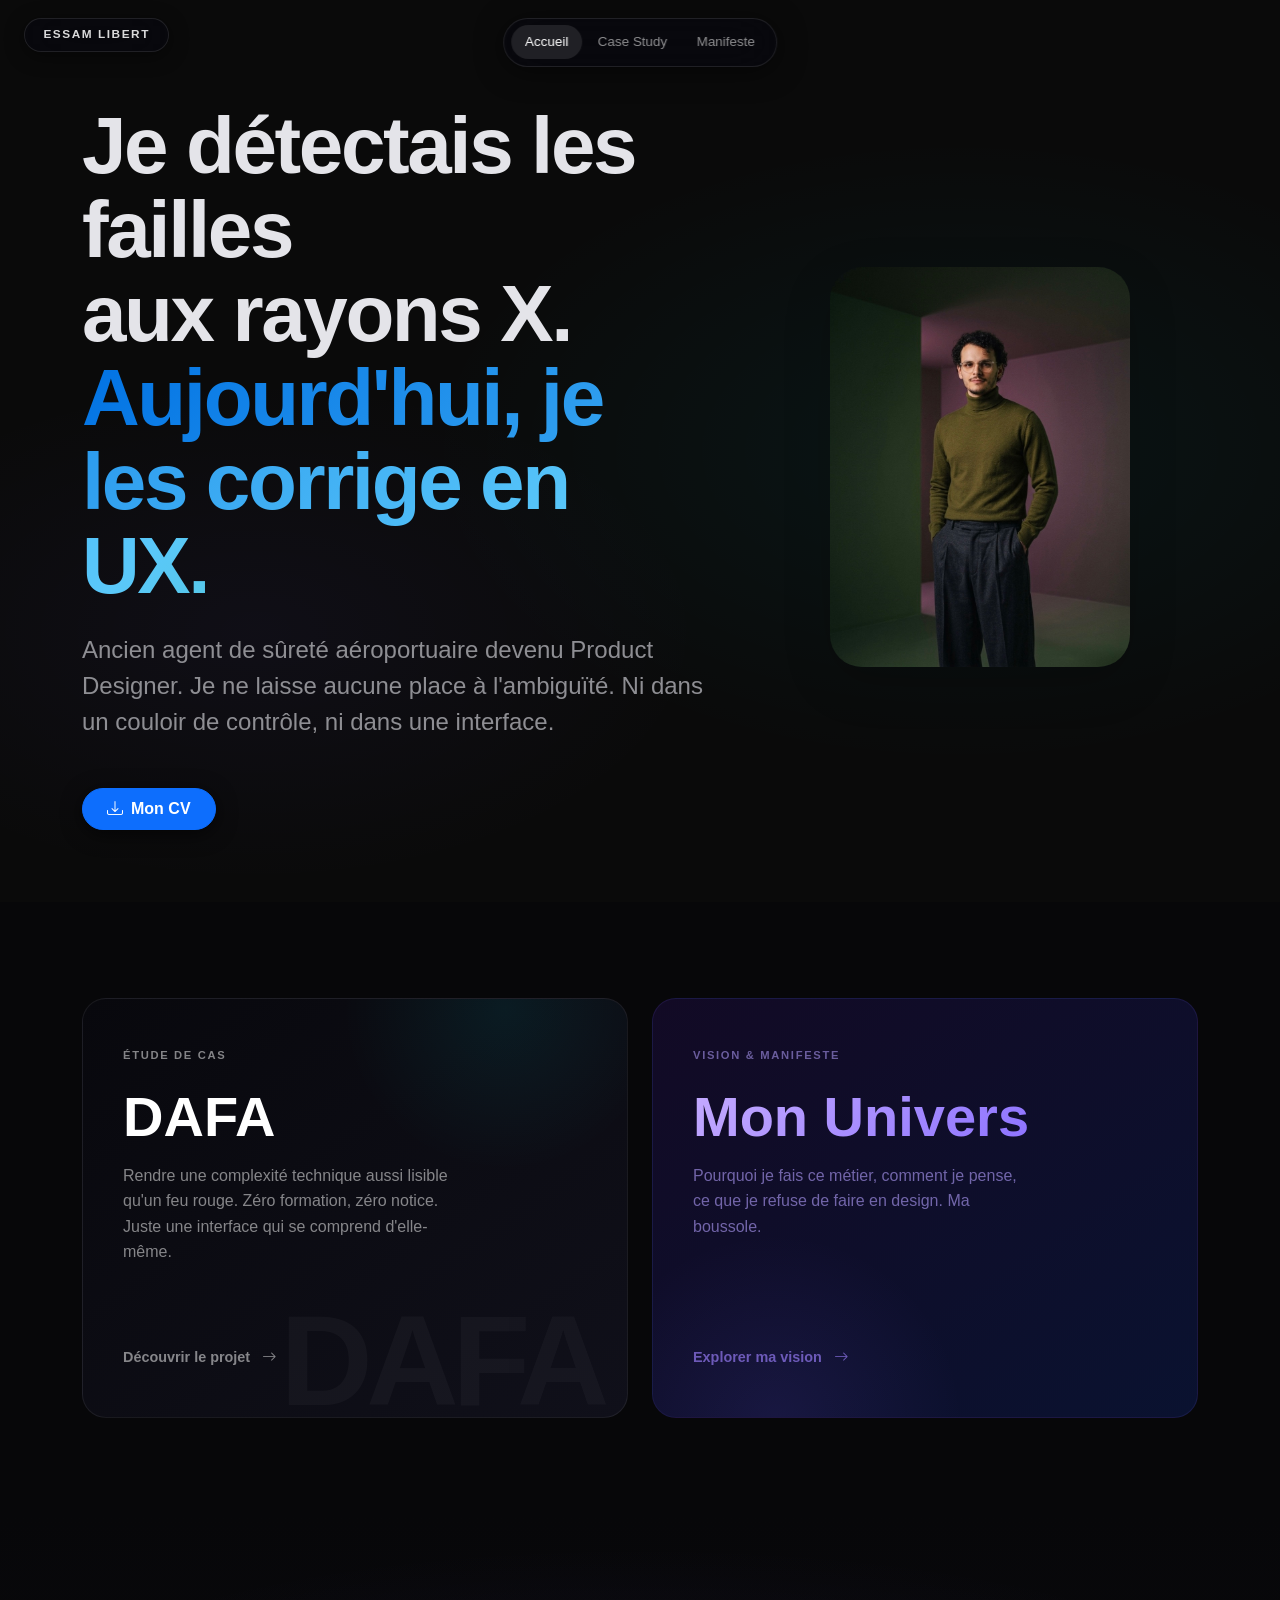
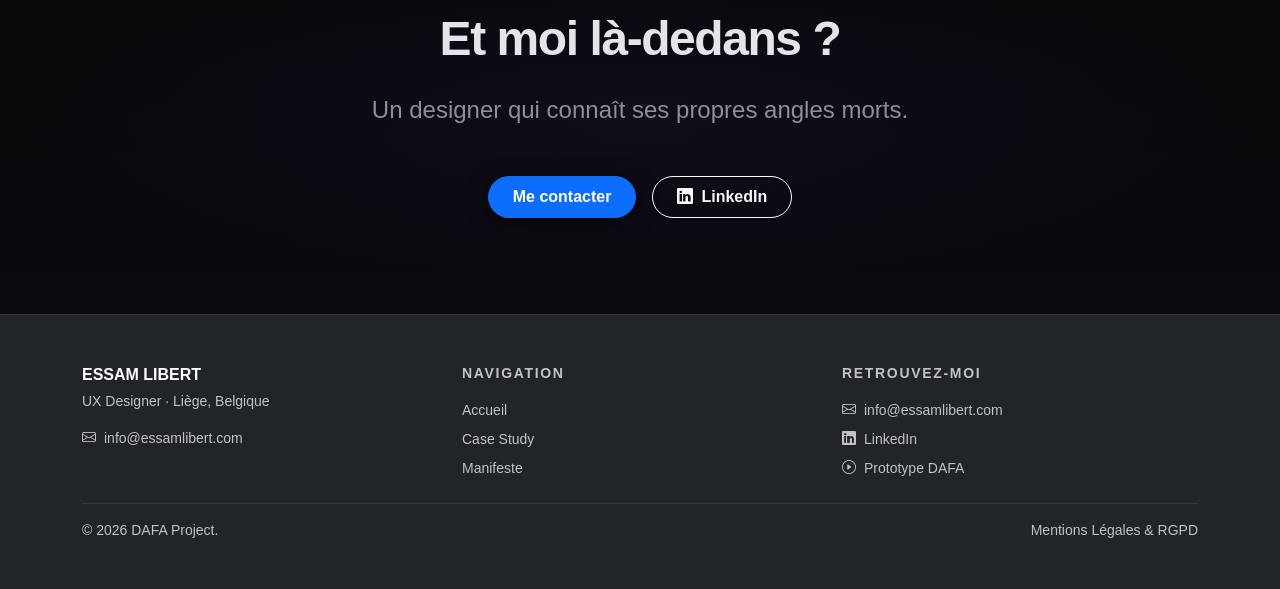
==== commit 46b00e3b: "Split nav: separate brand pill (left) + links pill (center) + toggle (right) - style.css: brand pill" ====
--- a/index.html
+++ b/index.html
@@ -37,10 +37,10 @@
 
     <link rel="icon" type="image/svg+xml" href="favicon.svg">
     <link rel="preload" href="css/bootstrap.min.css" as="style">
-    <link rel="preload" href="css/style.css" as="style">
+    <link rel="preload" href="css/style.css?v=3" as="style">
     <link rel="preload" as="image" href="images/Profil.jpg" fetchpriority="high">
     <link rel="stylesheet" href="css/bootstrap.min.css">
-    <link rel="stylesheet" href="css/style.css">
+    <link rel="stylesheet" href="css/style.css?v=3">
     <link rel="stylesheet" href="https://cdn.jsdelivr.net/npm/bootstrap-icons@1.11.1/font/bootstrap-icons.css" media="print" onload="this.media='all'">
     <style>
     /* Dark theme */
@@ -87,17 +87,15 @@
 <div id="scroll-progress" aria-hidden="true"></div>
 
 <header>
+<a class="nav-brand-pill" id="nav-brand" href="index.html">ESSAM LIBERT</a>
 <nav class="nav-island" id="main-nav" aria-label="Navigation principale">
-    <a class="nav-brand" href="index.html">ESSAM LIBERT</a>
-    <div class="nav-links-row">
-        <a href="index.html" class="nav-active" aria-current="page">Accueil</a>
-        <a href="case-study.html">Case Study</a>
-        <a href="manifeste.html">Manifeste</a>
-    </div>
-    <button class="nav-toggle" id="nav-toggle" aria-label="Ouvrir le menu" aria-expanded="false">
-        <span></span><span></span><span></span>
-    </button>
+    <a href="index.html" class="nav-active" aria-current="page">Accueil</a>
+    <a href="case-study.html">Case Study</a>
+    <a href="manifeste.html">Manifeste</a>
 </nav>
+<button class="nav-toggle" id="nav-toggle" aria-label="Ouvrir le menu" aria-expanded="false">
+    <span></span><span></span><span></span>
+</button>
 <div class="nav-overlay" id="nav-overlay" role="dialog" aria-modal="true" aria-label="Menu principal">
     <a href="index.html">Accueil</a>
     <a href="case-study.html">Case Study</a>
--- a/css/style.css
+++ b/css/style.css
@@ -112,8 +112,30 @@
 
 
 /* ============================================================
-   NAV ISLAND — floating pill navbar
-   ============================================================ */
+   NAV — brand pill (left) · links pill (center) · toggle (right mobile)
+   ============================================================ */
+
+.nav-brand-pill{
+    position:fixed;top:1.1rem;left:1.5rem;
+    z-index:1052;
+    background:rgba(8,8,14,.80);
+    backdrop-filter:blur(24px) saturate(160%);
+    -webkit-backdrop-filter:blur(24px) saturate(160%);
+    border:1px solid rgba(255,255,255,.1);
+    border-radius:999px;
+    padding:.46rem 1.15rem;
+    font-size:.74rem;font-weight:700;letter-spacing:.13em;
+    color:rgba(255,255,255,.85);text-decoration:none;
+    white-space:nowrap;
+    transition:color .2s,background .3s,border-color .3s,box-shadow .3s;
+    box-shadow:0 4px 20px rgba(0,0,0,.45);
+}
+.nav-brand-pill:hover{color:#fff;}
+.nav-brand-pill.scrolled{
+    background:rgba(5,5,10,.94);
+    border-color:rgba(255,255,255,.15);
+    box-shadow:0 6px 30px rgba(0,0,0,.6);
+}
 
 .nav-island{
     position:fixed;top:1.1rem;left:50%;transform:translateX(-50%);
@@ -123,8 +145,8 @@
     -webkit-backdrop-filter:blur(24px) saturate(160%);
     border:1px solid rgba(255,255,255,.1);
     border-radius:999px;
-    padding:.42rem .42rem .42rem 1.4rem;
-    gap:.1rem;
+    padding:.42rem;
+    gap:.08rem;
     box-shadow:0 4px 28px rgba(0,0,0,.5);
     white-space:nowrap;
     transition:background .3s,border-color .3s,box-shadow .3s;
@@ -134,29 +156,29 @@
     border-color:rgba(255,255,255,.15);
     box-shadow:0 6px 36px rgba(0,0,0,.65);
 }
-.nav-brand{
-    font-size:.74rem;font-weight:700;letter-spacing:.13em;
-    color:rgba(255,255,255,.85);text-decoration:none;
-    margin-right:.9rem;transition:color .2s;
-}
-.nav-brand:hover{color:#fff;}
-.nav-links-row{display:flex;align-items:center;gap:.08rem;}
-.nav-links-row a{
+.nav-island a{
     font-size:.84rem;font-weight:500;
     color:rgba(255,255,255,.55);text-decoration:none;
     padding:.42rem .88rem;border-radius:999px;
     transition:color .2s,background .2s;
 }
-.nav-links-row a:hover,.nav-links-row a.nav-active{
+.nav-island a:hover,.nav-island a.nav-active{
     color:#fff;background:rgba(255,255,255,.1);
 }
+
 .nav-toggle{
+    position:fixed;top:1.1rem;right:1.5rem;
+    z-index:1052;
     display:none;align-items:center;justify-content:center;
     flex-direction:column;gap:5px;
-    width:36px;height:36px;
-    background:rgba(255,255,255,.07);
-    border:none;border-radius:999px;cursor:pointer;
-    margin-left:.45rem;flex-shrink:0;transition:background .2s;
+    width:38px;height:38px;
+    background:rgba(8,8,14,.80);
+    backdrop-filter:blur(24px) saturate(160%);
+    -webkit-backdrop-filter:blur(24px) saturate(160%);
+    border:1px solid rgba(255,255,255,.1);
+    border-radius:999px;cursor:pointer;
+    transition:background .2s;
+    box-shadow:0 4px 20px rgba(0,0,0,.45);
 }
 .nav-toggle:hover{background:rgba(255,255,255,.14);}
 .nav-toggle span{
@@ -183,7 +205,7 @@
 .nav-overlay a:hover{color:#fff;}
 
 @media(max-width:640px){
-    .nav-links-row{display:none;}
+    .nav-island{display:none;}
     .nav-toggle{display:flex;}
 }
 
--- a/css/style.css
+++ b/css/style.css
@@ -112,8 +112,30 @@
 
 
 /* ============================================================
-   NAV ISLAND — floating pill navbar
-   ============================================================ */
+   NAV — brand pill (left) · links pill (center) · toggle (right mobile)
+   ============================================================ */
+
+.nav-brand-pill{
+    position:fixed;top:1.1rem;left:1.5rem;
+    z-index:1052;
+    background:rgba(8,8,14,.80);
+    backdrop-filter:blur(24px) saturate(160%);
+    -webkit-backdrop-filter:blur(24px) saturate(160%);
+    border:1px solid rgba(255,255,255,.1);
+    border-radius:999px;
+    padding:.46rem 1.15rem;
+    font-size:.74rem;font-weight:700;letter-spacing:.13em;
+    color:rgba(255,255,255,.85);text-decoration:none;
+    white-space:nowrap;
+    transition:color .2s,background .3s,border-color .3s,box-shadow .3s;
+    box-shadow:0 4px 20px rgba(0,0,0,.45);
+}
+.nav-brand-pill:hover{color:#fff;}
+.nav-brand-pill.scrolled{
+    background:rgba(5,5,10,.94);
+    border-color:rgba(255,255,255,.15);
+    box-shadow:0 6px 30px rgba(0,0,0,.6);
+}
 
 .nav-island{
     position:fixed;top:1.1rem;left:50%;transform:translateX(-50%);
@@ -123,8 +145,8 @@
     -webkit-backdrop-filter:blur(24px) saturate(160%);
     border:1px solid rgba(255,255,255,.1);
     border-radius:999px;
-    padding:.42rem .42rem .42rem 1.4rem;
-    gap:.1rem;
+    padding:.42rem;
+    gap:.08rem;
     box-shadow:0 4px 28px rgba(0,0,0,.5);
     white-space:nowrap;
     transition:background .3s,border-color .3s,box-shadow .3s;
@@ -134,29 +156,29 @@
     border-color:rgba(255,255,255,.15);
     box-shadow:0 6px 36px rgba(0,0,0,.65);
 }
-.nav-brand{
-    font-size:.74rem;font-weight:700;letter-spacing:.13em;
-    color:rgba(255,255,255,.85);text-decoration:none;
-    margin-right:.9rem;transition:color .2s;
-}
-.nav-brand:hover{color:#fff;}
-.nav-links-row{display:flex;align-items:center;gap:.08rem;}
-.nav-links-row a{
+.nav-island a{
     font-size:.84rem;font-weight:500;
     color:rgba(255,255,255,.55);text-decoration:none;
     padding:.42rem .88rem;border-radius:999px;
     transition:color .2s,background .2s;
 }
-.nav-links-row a:hover,.nav-links-row a.nav-active{
+.nav-island a:hover,.nav-island a.nav-active{
     color:#fff;background:rgba(255,255,255,.1);
 }
+
 .nav-toggle{
+    position:fixed;top:1.1rem;right:1.5rem;
+    z-index:1052;
     display:none;align-items:center;justify-content:center;
     flex-direction:column;gap:5px;
-    width:36px;height:36px;
-    background:rgba(255,255,255,.07);
-    border:none;border-radius:999px;cursor:pointer;
-    margin-left:.45rem;flex-shrink:0;transition:background .2s;
+    width:38px;height:38px;
+    background:rgba(8,8,14,.80);
+    backdrop-filter:blur(24px) saturate(160%);
+    -webkit-backdrop-filter:blur(24px) saturate(160%);
+    border:1px solid rgba(255,255,255,.1);
+    border-radius:999px;cursor:pointer;
+    transition:background .2s;
+    box-shadow:0 4px 20px rgba(0,0,0,.45);
 }
 .nav-toggle:hover{background:rgba(255,255,255,.14);}
 .nav-toggle span{
@@ -183,7 +205,7 @@
 .nav-overlay a:hover{color:#fff;}
 
 @media(max-width:640px){
-    .nav-links-row{display:none;}
+    .nav-island{display:none;}
     .nav-toggle{display:flex;}
 }
 
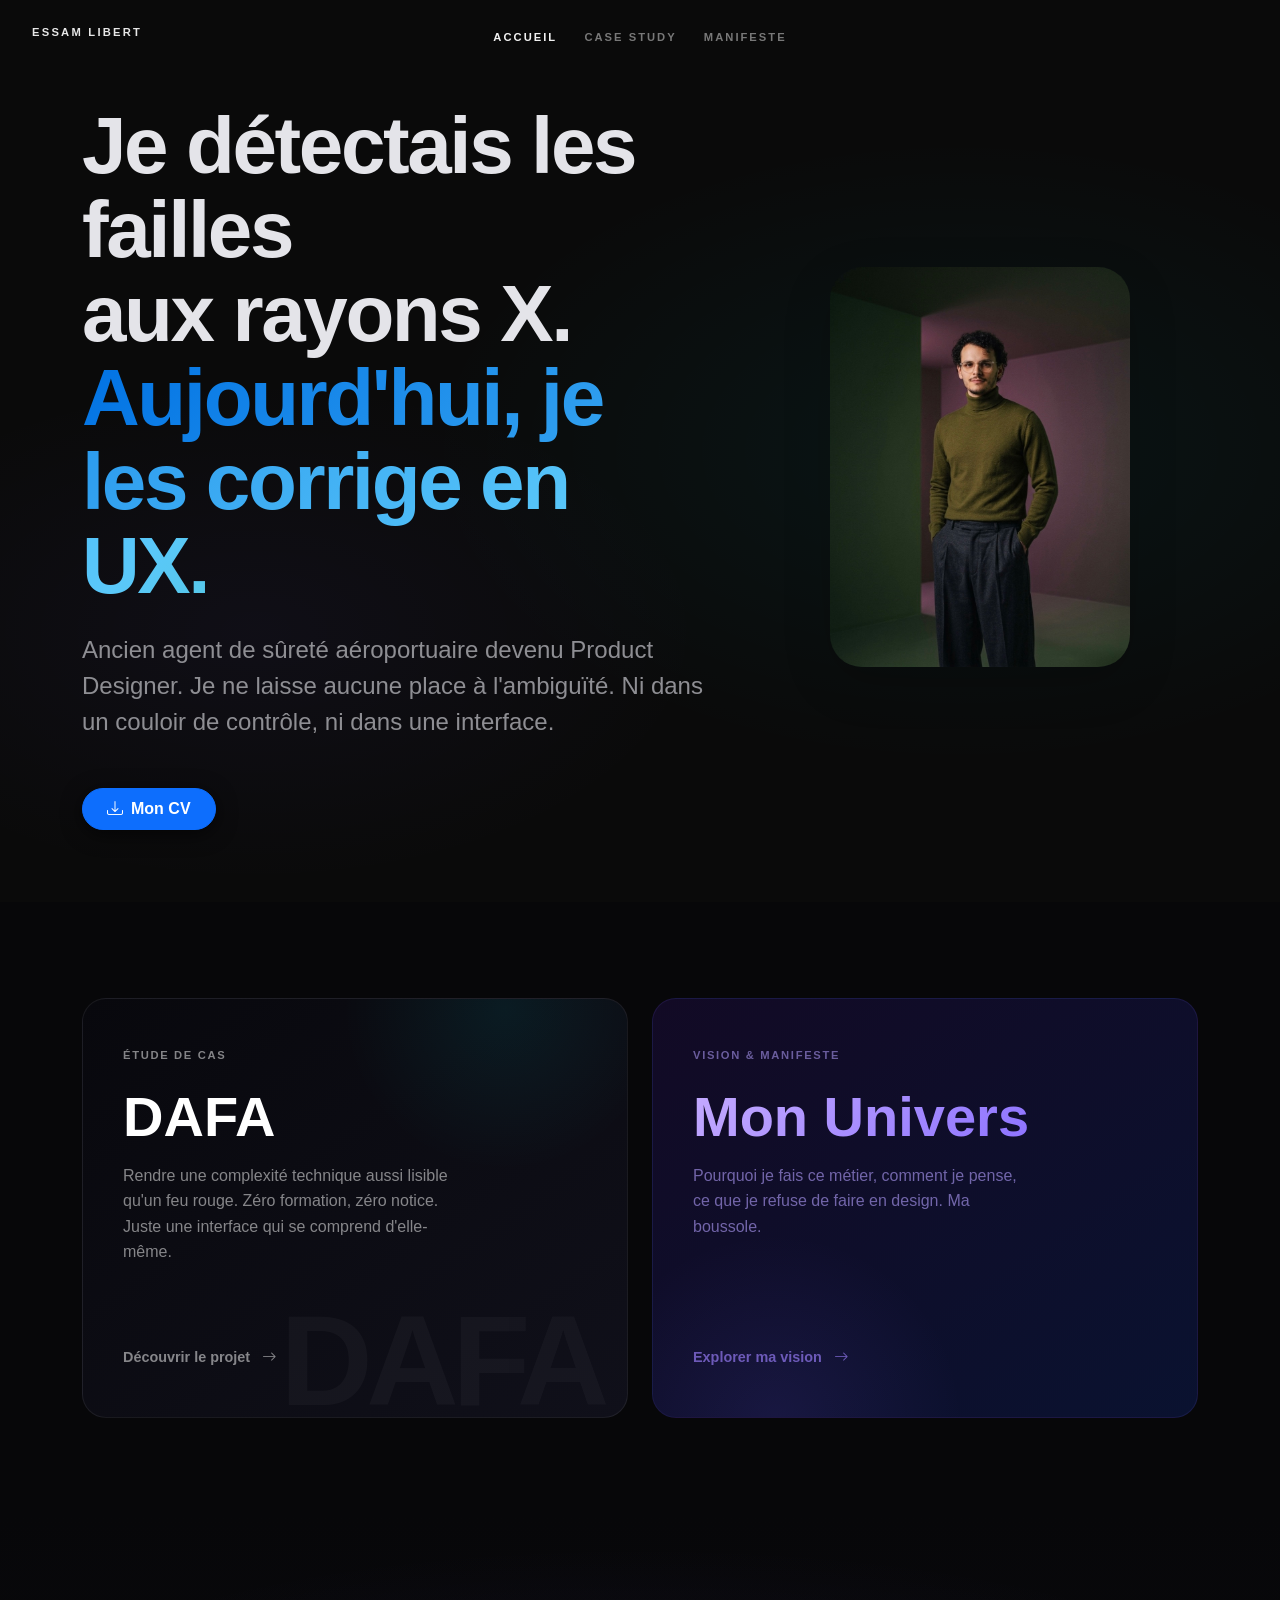
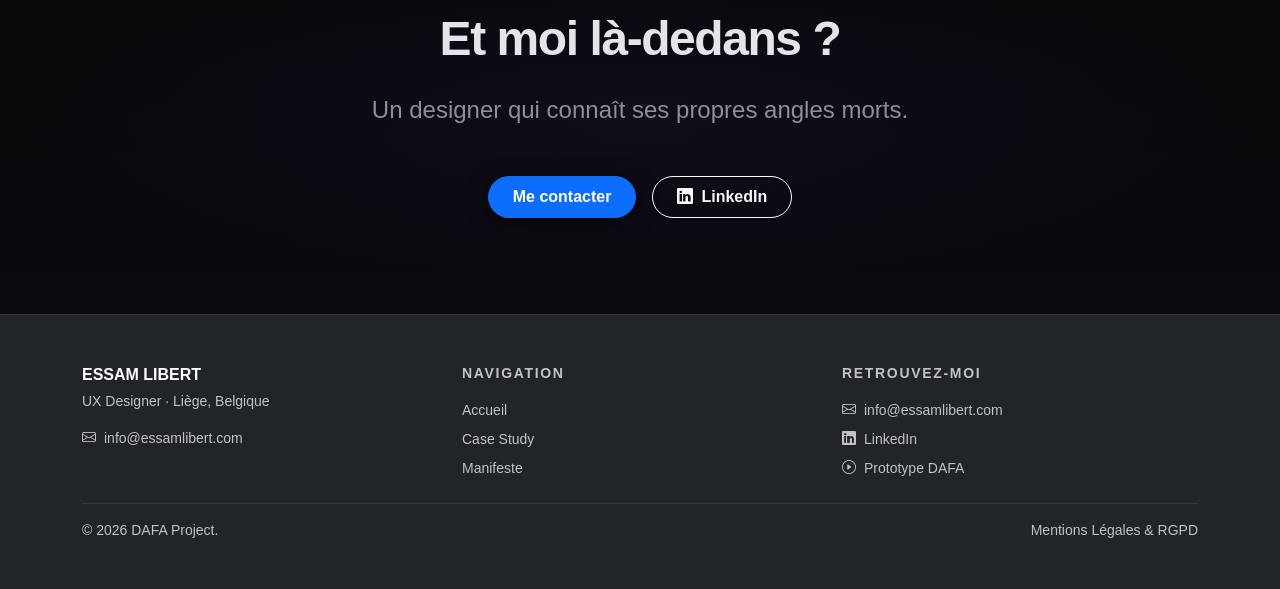
==== commit 8d807d03: "Nav: floating text style (no pill, no background) + manifeste text fixes - style.css: strip all pill" ====
--- a/index.html
+++ b/index.html
@@ -37,10 +37,10 @@
 
     <link rel="icon" type="image/svg+xml" href="favicon.svg">
     <link rel="preload" href="css/bootstrap.min.css" as="style">
-    <link rel="preload" href="css/style.css?v=3" as="style">
+    <link rel="preload" href="css/style.css?v=4" as="style">
     <link rel="preload" as="image" href="images/Profil.jpg" fetchpriority="high">
     <link rel="stylesheet" href="css/bootstrap.min.css">
-    <link rel="stylesheet" href="css/style.css?v=3">
+    <link rel="stylesheet" href="css/style.css?v=4">
     <link rel="stylesheet" href="https://cdn.jsdelivr.net/npm/bootstrap-icons@1.11.1/font/bootstrap-icons.css" media="print" onload="this.media='all'">
     <style>
     /* Dark theme */
--- a/css/style.css
+++ b/css/style.css
@@ -112,79 +112,51 @@
 
 
 /* ============================================================
-   NAV — brand pill (left) · links pill (center) · toggle (right mobile)
+   NAV — floating text (no pill, no background)
    ============================================================ */
 
 .nav-brand-pill{
-    position:fixed;top:1.1rem;left:1.5rem;
+    position:fixed;top:1.5rem;left:2rem;
     z-index:1052;
-    background:rgba(8,8,14,.80);
-    backdrop-filter:blur(24px) saturate(160%);
-    -webkit-backdrop-filter:blur(24px) saturate(160%);
-    border:1px solid rgba(255,255,255,.1);
-    border-radius:999px;
-    padding:.46rem 1.15rem;
-    font-size:.74rem;font-weight:700;letter-spacing:.13em;
-    color:rgba(255,255,255,.85);text-decoration:none;
+    background:none;border:none;border-radius:0;padding:0;box-shadow:none;
+    font-size:.7rem;font-weight:700;letter-spacing:.2em;text-transform:uppercase;
+    color:rgba(255,255,255,.9);text-decoration:none;
     white-space:nowrap;
-    transition:color .2s,background .3s,border-color .3s,box-shadow .3s;
-    box-shadow:0 4px 20px rgba(0,0,0,.45);
+    transition:color .2s;
 }
 .nav-brand-pill:hover{color:#fff;}
-.nav-brand-pill.scrolled{
-    background:rgba(5,5,10,.94);
-    border-color:rgba(255,255,255,.15);
-    box-shadow:0 6px 30px rgba(0,0,0,.6);
-}
+.nav-brand-pill.scrolled{color:#fff;}
 
 .nav-island{
-    position:fixed;top:1.1rem;left:50%;transform:translateX(-50%);
+    position:fixed;top:1.5rem;left:50%;transform:translateX(-50%);
     z-index:1050;display:flex;align-items:center;
-    background:rgba(8,8,14,.80);
-    backdrop-filter:blur(24px) saturate(160%);
-    -webkit-backdrop-filter:blur(24px) saturate(160%);
-    border:1px solid rgba(255,255,255,.1);
-    border-radius:999px;
-    padding:.42rem;
-    gap:.08rem;
-    box-shadow:0 4px 28px rgba(0,0,0,.5);
+    background:none;border:none;border-radius:0;padding:0;
+    gap:.1rem;
     white-space:nowrap;
-    transition:background .3s,border-color .3s,box-shadow .3s;
-}
-.nav-island.scrolled{
-    background:rgba(5,5,10,.94);
-    border-color:rgba(255,255,255,.15);
-    box-shadow:0 6px 36px rgba(0,0,0,.65);
-}
+}
+.nav-island.scrolled{}
 .nav-island a{
-    font-size:.84rem;font-weight:500;
-    color:rgba(255,255,255,.55);text-decoration:none;
-    padding:.42rem .88rem;border-radius:999px;
-    transition:color .2s,background .2s;
+    font-size:.7rem;font-weight:600;letter-spacing:.18em;text-transform:uppercase;
+    color:rgba(255,255,255,.45);text-decoration:none;
+    padding:.3rem .8rem;
+    transition:color .2s;
 }
 .nav-island a:hover,.nav-island a.nav-active{
-    color:#fff;background:rgba(255,255,255,.1);
+    color:rgba(255,255,255,.95);
 }
 
 .nav-toggle{
-    position:fixed;top:1.1rem;right:1.5rem;
+    position:fixed;top:1.5rem;right:2rem;
     z-index:1052;
     display:none;align-items:center;justify-content:center;
     flex-direction:column;gap:5px;
-    width:38px;height:38px;
-    background:rgba(8,8,14,.80);
-    backdrop-filter:blur(24px) saturate(160%);
-    -webkit-backdrop-filter:blur(24px) saturate(160%);
-    border:1px solid rgba(255,255,255,.1);
-    border-radius:999px;cursor:pointer;
-    transition:background .2s;
-    box-shadow:0 4px 20px rgba(0,0,0,.45);
-}
-.nav-toggle:hover{background:rgba(255,255,255,.14);}
+    width:32px;height:32px;
+    background:none;border:none;padding:0;cursor:pointer;
+}
 .nav-toggle span{
-    display:block;width:15px;height:1.5px;
+    display:block;width:20px;height:1.5px;
     background:rgba(255,255,255,.85);border-radius:2px;
-    transition:transform .25s ease,opacity .2s,transform .25s;
+    transition:transform .25s ease,opacity .2s;
 }
 .nav-toggle.open span:nth-child(1){transform:translateY(6.5px) rotate(45deg);}
 .nav-toggle.open span:nth-child(2){opacity:0;}
--- a/css/style.css
+++ b/css/style.css
@@ -112,79 +112,51 @@
 
 
 /* ============================================================
-   NAV — brand pill (left) · links pill (center) · toggle (right mobile)
+   NAV — floating text (no pill, no background)
    ============================================================ */
 
 .nav-brand-pill{
-    position:fixed;top:1.1rem;left:1.5rem;
+    position:fixed;top:1.5rem;left:2rem;
     z-index:1052;
-    background:rgba(8,8,14,.80);
-    backdrop-filter:blur(24px) saturate(160%);
-    -webkit-backdrop-filter:blur(24px) saturate(160%);
-    border:1px solid rgba(255,255,255,.1);
-    border-radius:999px;
-    padding:.46rem 1.15rem;
-    font-size:.74rem;font-weight:700;letter-spacing:.13em;
-    color:rgba(255,255,255,.85);text-decoration:none;
+    background:none;border:none;border-radius:0;padding:0;box-shadow:none;
+    font-size:.7rem;font-weight:700;letter-spacing:.2em;text-transform:uppercase;
+    color:rgba(255,255,255,.9);text-decoration:none;
     white-space:nowrap;
-    transition:color .2s,background .3s,border-color .3s,box-shadow .3s;
-    box-shadow:0 4px 20px rgba(0,0,0,.45);
+    transition:color .2s;
 }
 .nav-brand-pill:hover{color:#fff;}
-.nav-brand-pill.scrolled{
-    background:rgba(5,5,10,.94);
-    border-color:rgba(255,255,255,.15);
-    box-shadow:0 6px 30px rgba(0,0,0,.6);
-}
+.nav-brand-pill.scrolled{color:#fff;}
 
 .nav-island{
-    position:fixed;top:1.1rem;left:50%;transform:translateX(-50%);
+    position:fixed;top:1.5rem;left:50%;transform:translateX(-50%);
     z-index:1050;display:flex;align-items:center;
-    background:rgba(8,8,14,.80);
-    backdrop-filter:blur(24px) saturate(160%);
-    -webkit-backdrop-filter:blur(24px) saturate(160%);
-    border:1px solid rgba(255,255,255,.1);
-    border-radius:999px;
-    padding:.42rem;
-    gap:.08rem;
-    box-shadow:0 4px 28px rgba(0,0,0,.5);
+    background:none;border:none;border-radius:0;padding:0;
+    gap:.1rem;
     white-space:nowrap;
-    transition:background .3s,border-color .3s,box-shadow .3s;
-}
-.nav-island.scrolled{
-    background:rgba(5,5,10,.94);
-    border-color:rgba(255,255,255,.15);
-    box-shadow:0 6px 36px rgba(0,0,0,.65);
-}
+}
+.nav-island.scrolled{}
 .nav-island a{
-    font-size:.84rem;font-weight:500;
-    color:rgba(255,255,255,.55);text-decoration:none;
-    padding:.42rem .88rem;border-radius:999px;
-    transition:color .2s,background .2s;
+    font-size:.7rem;font-weight:600;letter-spacing:.18em;text-transform:uppercase;
+    color:rgba(255,255,255,.45);text-decoration:none;
+    padding:.3rem .8rem;
+    transition:color .2s;
 }
 .nav-island a:hover,.nav-island a.nav-active{
-    color:#fff;background:rgba(255,255,255,.1);
+    color:rgba(255,255,255,.95);
 }
 
 .nav-toggle{
-    position:fixed;top:1.1rem;right:1.5rem;
+    position:fixed;top:1.5rem;right:2rem;
     z-index:1052;
     display:none;align-items:center;justify-content:center;
     flex-direction:column;gap:5px;
-    width:38px;height:38px;
-    background:rgba(8,8,14,.80);
-    backdrop-filter:blur(24px) saturate(160%);
-    -webkit-backdrop-filter:blur(24px) saturate(160%);
-    border:1px solid rgba(255,255,255,.1);
-    border-radius:999px;cursor:pointer;
-    transition:background .2s;
-    box-shadow:0 4px 20px rgba(0,0,0,.45);
-}
-.nav-toggle:hover{background:rgba(255,255,255,.14);}
+    width:32px;height:32px;
+    background:none;border:none;padding:0;cursor:pointer;
+}
 .nav-toggle span{
-    display:block;width:15px;height:1.5px;
+    display:block;width:20px;height:1.5px;
     background:rgba(255,255,255,.85);border-radius:2px;
-    transition:transform .25s ease,opacity .2s,transform .25s;
+    transition:transform .25s ease,opacity .2s;
 }
 .nav-toggle.open span:nth-child(1){transform:translateY(6.5px) rotate(45deg);}
 .nav-toggle.open span:nth-child(2){opacity:0;}
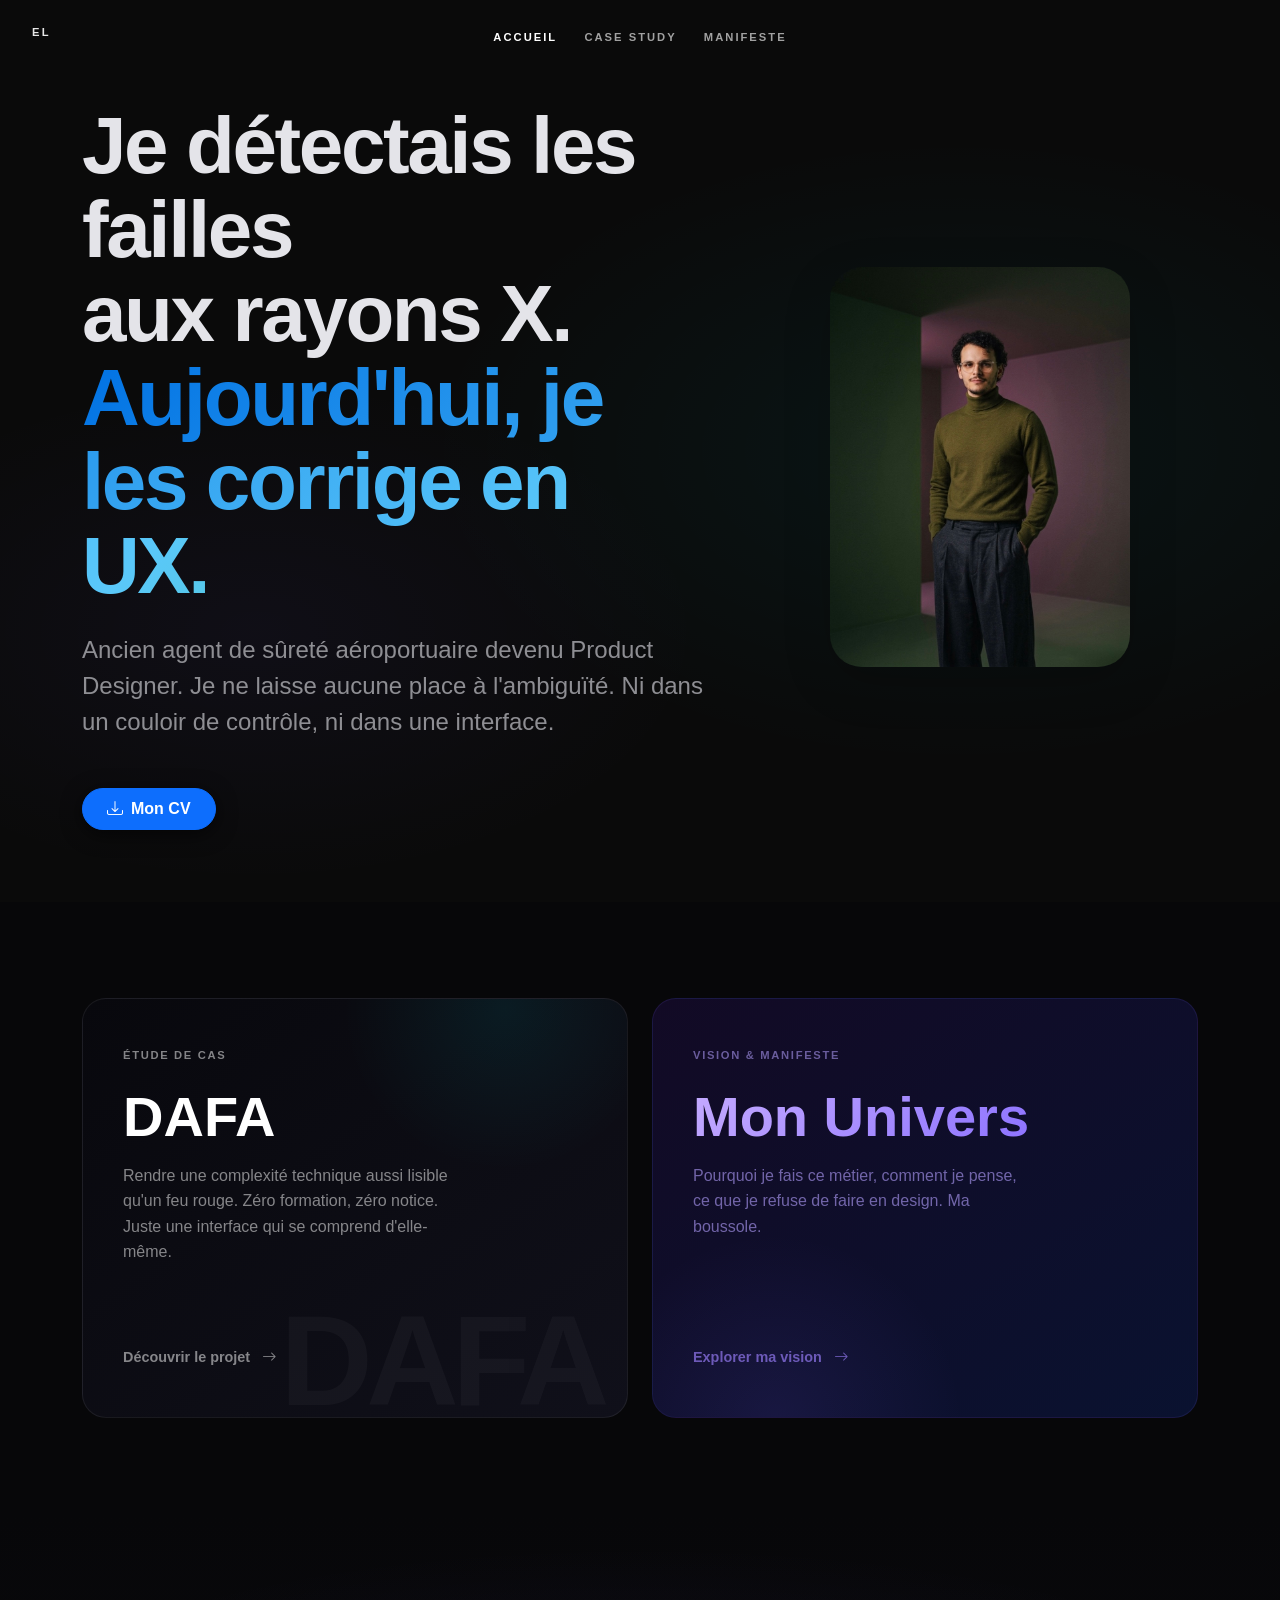
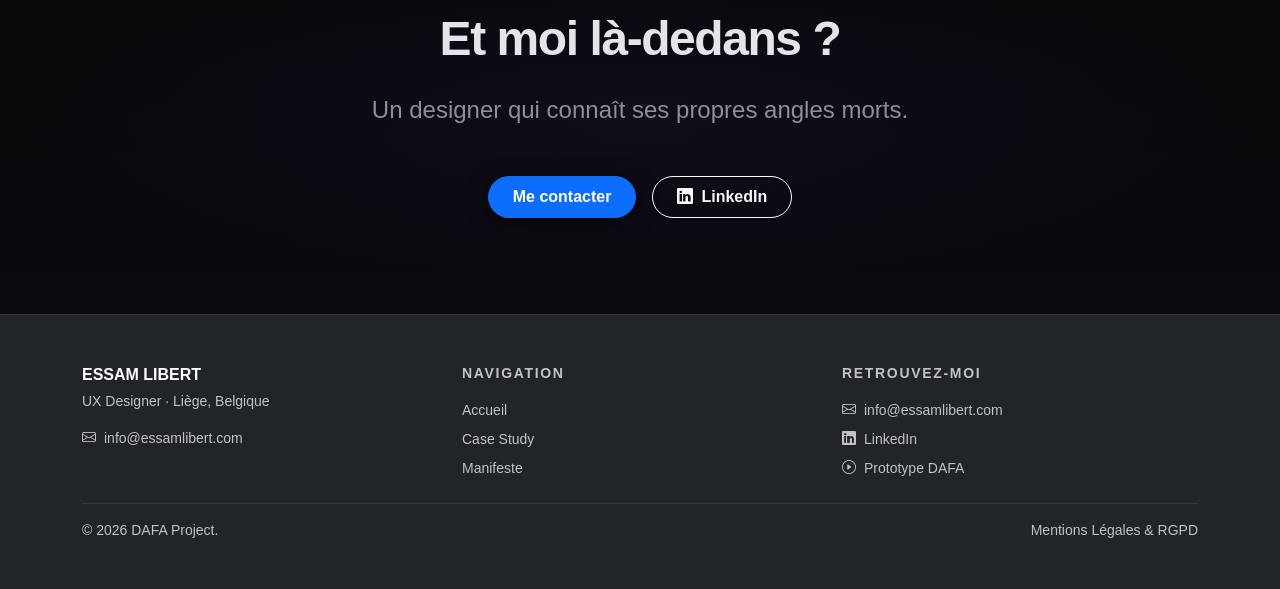
==== commit a3621acc: "Accessibility, SEO, security and performance hardening - Nav brand: ESSAM LIBERT → EL on all pages -" ====
--- a/index.html
+++ b/index.html
@@ -37,10 +37,10 @@
 
     <link rel="icon" type="image/svg+xml" href="favicon.svg">
     <link rel="preload" href="css/bootstrap.min.css" as="style">
-    <link rel="preload" href="css/style.css?v=4" as="style">
+    <link rel="preload" href="css/style.css?v=5" as="style">
     <link rel="preload" as="image" href="images/Profil.jpg" fetchpriority="high">
     <link rel="stylesheet" href="css/bootstrap.min.css">
-    <link rel="stylesheet" href="css/style.css?v=4">
+    <link rel="stylesheet" href="css/style.css?v=5">
     <link rel="stylesheet" href="https://cdn.jsdelivr.net/npm/bootstrap-icons@1.11.1/font/bootstrap-icons.css" media="print" onload="this.media='all'">
     <style>
     /* Dark theme */
@@ -86,8 +86,9 @@
 <body class="apple-theme bg-light-apple d-flex flex-column min-vh-100">
 <div id="scroll-progress" aria-hidden="true"></div>
 
+<a href="#main-content" class="skip-link">Aller au contenu</a>
 <header>
-<a class="nav-brand-pill" id="nav-brand" href="index.html">ESSAM LIBERT</a>
+<a class="nav-brand-pill" id="nav-brand" href="index.html">EL</a>
 <nav class="nav-island" id="main-nav" aria-label="Navigation principale">
     <a href="index.html" class="nav-active" aria-current="page">Accueil</a>
     <a href="case-study.html">Case Study</a>
@@ -103,7 +104,7 @@
 </div>
 </header>
 
-<main class="flex-grow-1">
+<main id="main-content" class="flex-grow-1">
 
     <!-- HERO -->
     <section class="hero-section d-flex align-items-center pt-5 pb-5" style="padding-top:6rem!important;">
--- a/css/style.css
+++ b/css/style.css
@@ -110,6 +110,22 @@
 }
 
 
+
+/* Skip link (accessibility) */
+.skip-link{
+    position:absolute;top:-60px;left:1rem;
+    background:#00f2ff;color:#070709;
+    padding:.45rem 1rem;border-radius:0 0 8px 8px;
+    font-size:.85rem;font-weight:700;text-decoration:none;
+    z-index:9999;transition:top .2s;
+}
+.skip-link:focus-visible{top:0;}
+
+/* Button focus (WCAG) */
+.btn:focus-visible{
+    outline:2px solid #00f2ff;
+    outline-offset:3px;
+}
 
 /* ============================================================
    NAV — floating text (no pill, no background)
@@ -137,12 +153,17 @@
 .nav-island.scrolled{}
 .nav-island a{
     font-size:.7rem;font-weight:600;letter-spacing:.18em;text-transform:uppercase;
-    color:rgba(255,255,255,.45);text-decoration:none;
+    color:rgba(255,255,255,.62);text-decoration:none;
     padding:.3rem .8rem;
     transition:color .2s;
 }
 .nav-island a:hover,.nav-island a.nav-active{
-    color:rgba(255,255,255,.95);
+    color:#fff;
+}
+.nav-island a:focus-visible,.nav-brand-pill:focus-visible{
+    outline:2px solid rgba(0,242,255,.8);
+    outline-offset:4px;
+    border-radius:4px;
 }
 
 .nav-toggle{
--- a/css/style.css
+++ b/css/style.css
@@ -110,6 +110,22 @@
 }
 
 
+
+/* Skip link (accessibility) */
+.skip-link{
+    position:absolute;top:-60px;left:1rem;
+    background:#00f2ff;color:#070709;
+    padding:.45rem 1rem;border-radius:0 0 8px 8px;
+    font-size:.85rem;font-weight:700;text-decoration:none;
+    z-index:9999;transition:top .2s;
+}
+.skip-link:focus-visible{top:0;}
+
+/* Button focus (WCAG) */
+.btn:focus-visible{
+    outline:2px solid #00f2ff;
+    outline-offset:3px;
+}
 
 /* ============================================================
    NAV — floating text (no pill, no background)
@@ -137,12 +153,17 @@
 .nav-island.scrolled{}
 .nav-island a{
     font-size:.7rem;font-weight:600;letter-spacing:.18em;text-transform:uppercase;
-    color:rgba(255,255,255,.45);text-decoration:none;
+    color:rgba(255,255,255,.62);text-decoration:none;
     padding:.3rem .8rem;
     transition:color .2s;
 }
 .nav-island a:hover,.nav-island a.nav-active{
-    color:rgba(255,255,255,.95);
+    color:#fff;
+}
+.nav-island a:focus-visible,.nav-brand-pill:focus-visible{
+    outline:2px solid rgba(0,242,255,.8);
+    outline-offset:4px;
+    border-radius:4px;
 }
 
 .nav-toggle{
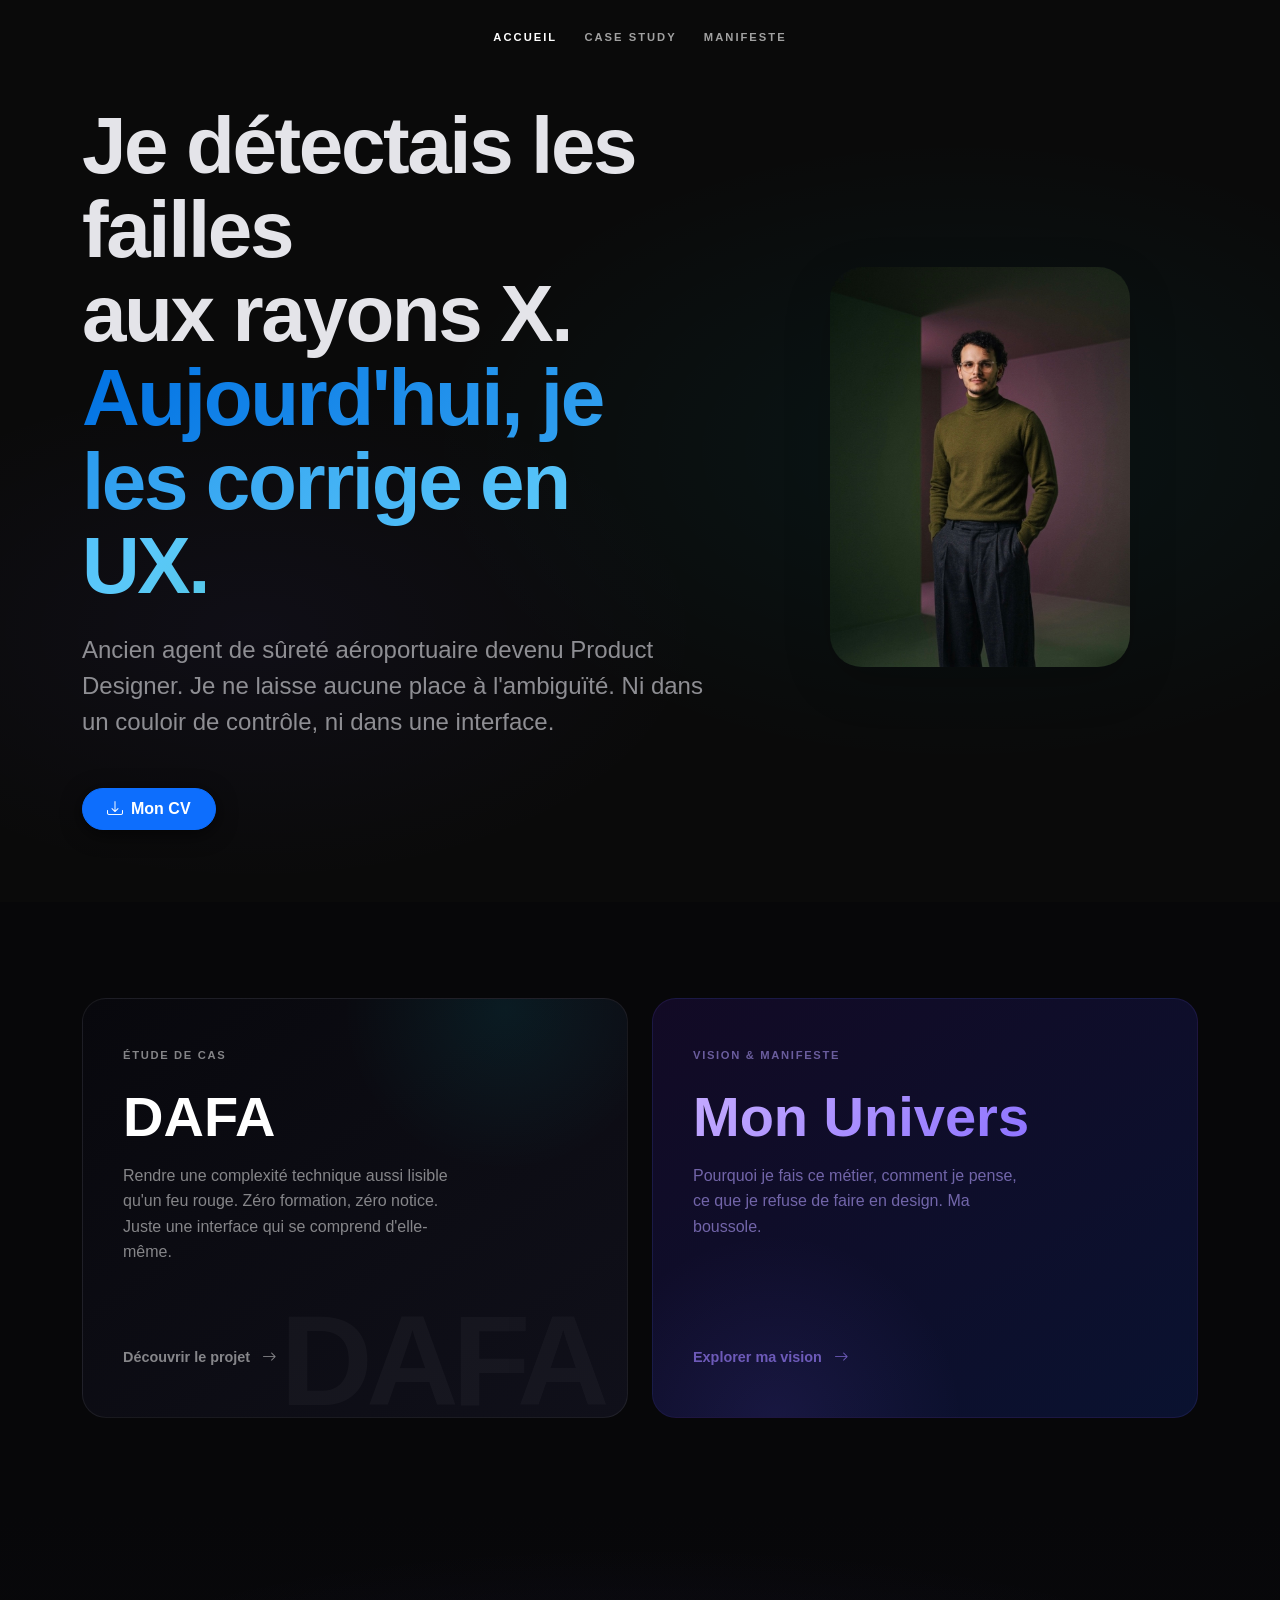
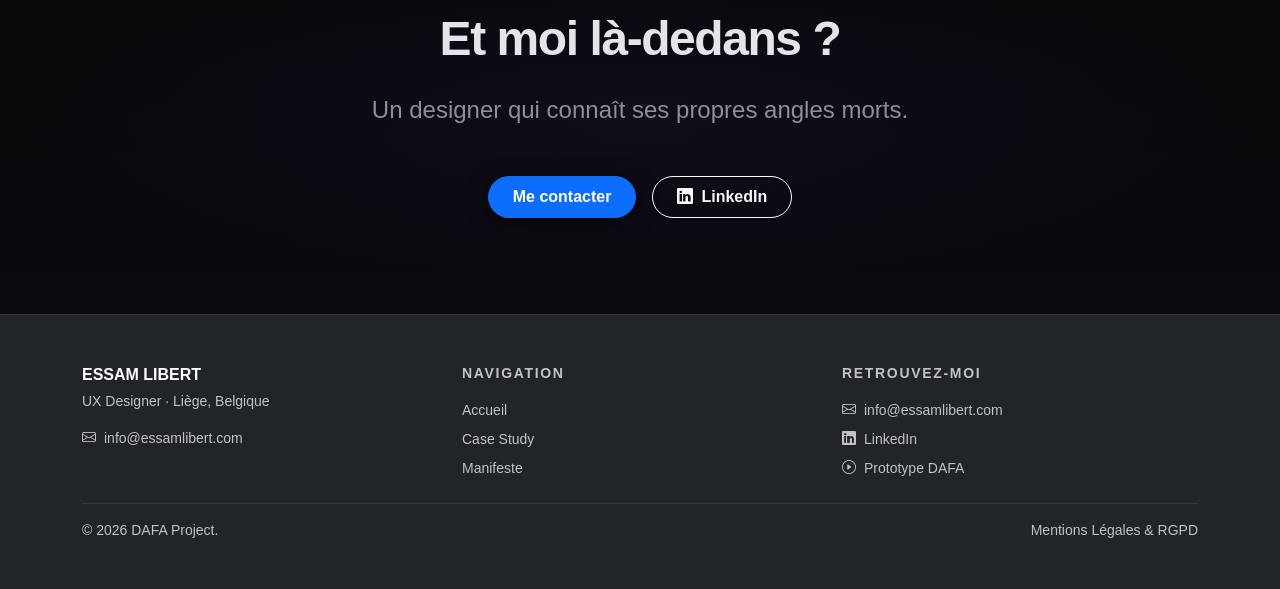
==== commit 3784c61a: "Remove nav brand (EL) from all pages — only floating links remain https://claude.ai/code/session_011" ====
--- a/index.html
+++ b/index.html
@@ -37,10 +37,10 @@
 
     <link rel="icon" type="image/svg+xml" href="favicon.svg">
     <link rel="preload" href="css/bootstrap.min.css" as="style">
-    <link rel="preload" href="css/style.css?v=5" as="style">
+    <link rel="preload" href="css/style.css?v=6" as="style">
     <link rel="preload" as="image" href="images/Profil.jpg" fetchpriority="high">
     <link rel="stylesheet" href="css/bootstrap.min.css">
-    <link rel="stylesheet" href="css/style.css?v=5">
+    <link rel="stylesheet" href="css/style.css?v=6">
     <link rel="stylesheet" href="https://cdn.jsdelivr.net/npm/bootstrap-icons@1.11.1/font/bootstrap-icons.css" media="print" onload="this.media='all'">
     <style>
     /* Dark theme */
@@ -88,7 +88,6 @@
 
 <a href="#main-content" class="skip-link">Aller au contenu</a>
 <header>
-<a class="nav-brand-pill" id="nav-brand" href="index.html">EL</a>
 <nav class="nav-island" id="main-nav" aria-label="Navigation principale">
     <a href="index.html" class="nav-active" aria-current="page">Accueil</a>
     <a href="case-study.html">Case Study</a>
--- a/css/style.css
+++ b/css/style.css
@@ -131,17 +131,6 @@
    NAV — floating text (no pill, no background)
    ============================================================ */
 
-.nav-brand-pill{
-    position:fixed;top:1.5rem;left:2rem;
-    z-index:1052;
-    background:none;border:none;border-radius:0;padding:0;box-shadow:none;
-    font-size:.7rem;font-weight:700;letter-spacing:.2em;text-transform:uppercase;
-    color:rgba(255,255,255,.9);text-decoration:none;
-    white-space:nowrap;
-    transition:color .2s;
-}
-.nav-brand-pill:hover{color:#fff;}
-.nav-brand-pill.scrolled{color:#fff;}
 
 .nav-island{
     position:fixed;top:1.5rem;left:50%;transform:translateX(-50%);
--- a/css/style.css
+++ b/css/style.css
@@ -131,17 +131,6 @@
    NAV — floating text (no pill, no background)
    ============================================================ */
 
-.nav-brand-pill{
-    position:fixed;top:1.5rem;left:2rem;
-    z-index:1052;
-    background:none;border:none;border-radius:0;padding:0;box-shadow:none;
-    font-size:.7rem;font-weight:700;letter-spacing:.2em;text-transform:uppercase;
-    color:rgba(255,255,255,.9);text-decoration:none;
-    white-space:nowrap;
-    transition:color .2s;
-}
-.nav-brand-pill:hover{color:#fff;}
-.nav-brand-pill.scrolled{color:#fff;}
 
 .nav-island{
     position:fixed;top:1.5rem;left:50%;transform:translateX(-50%);
